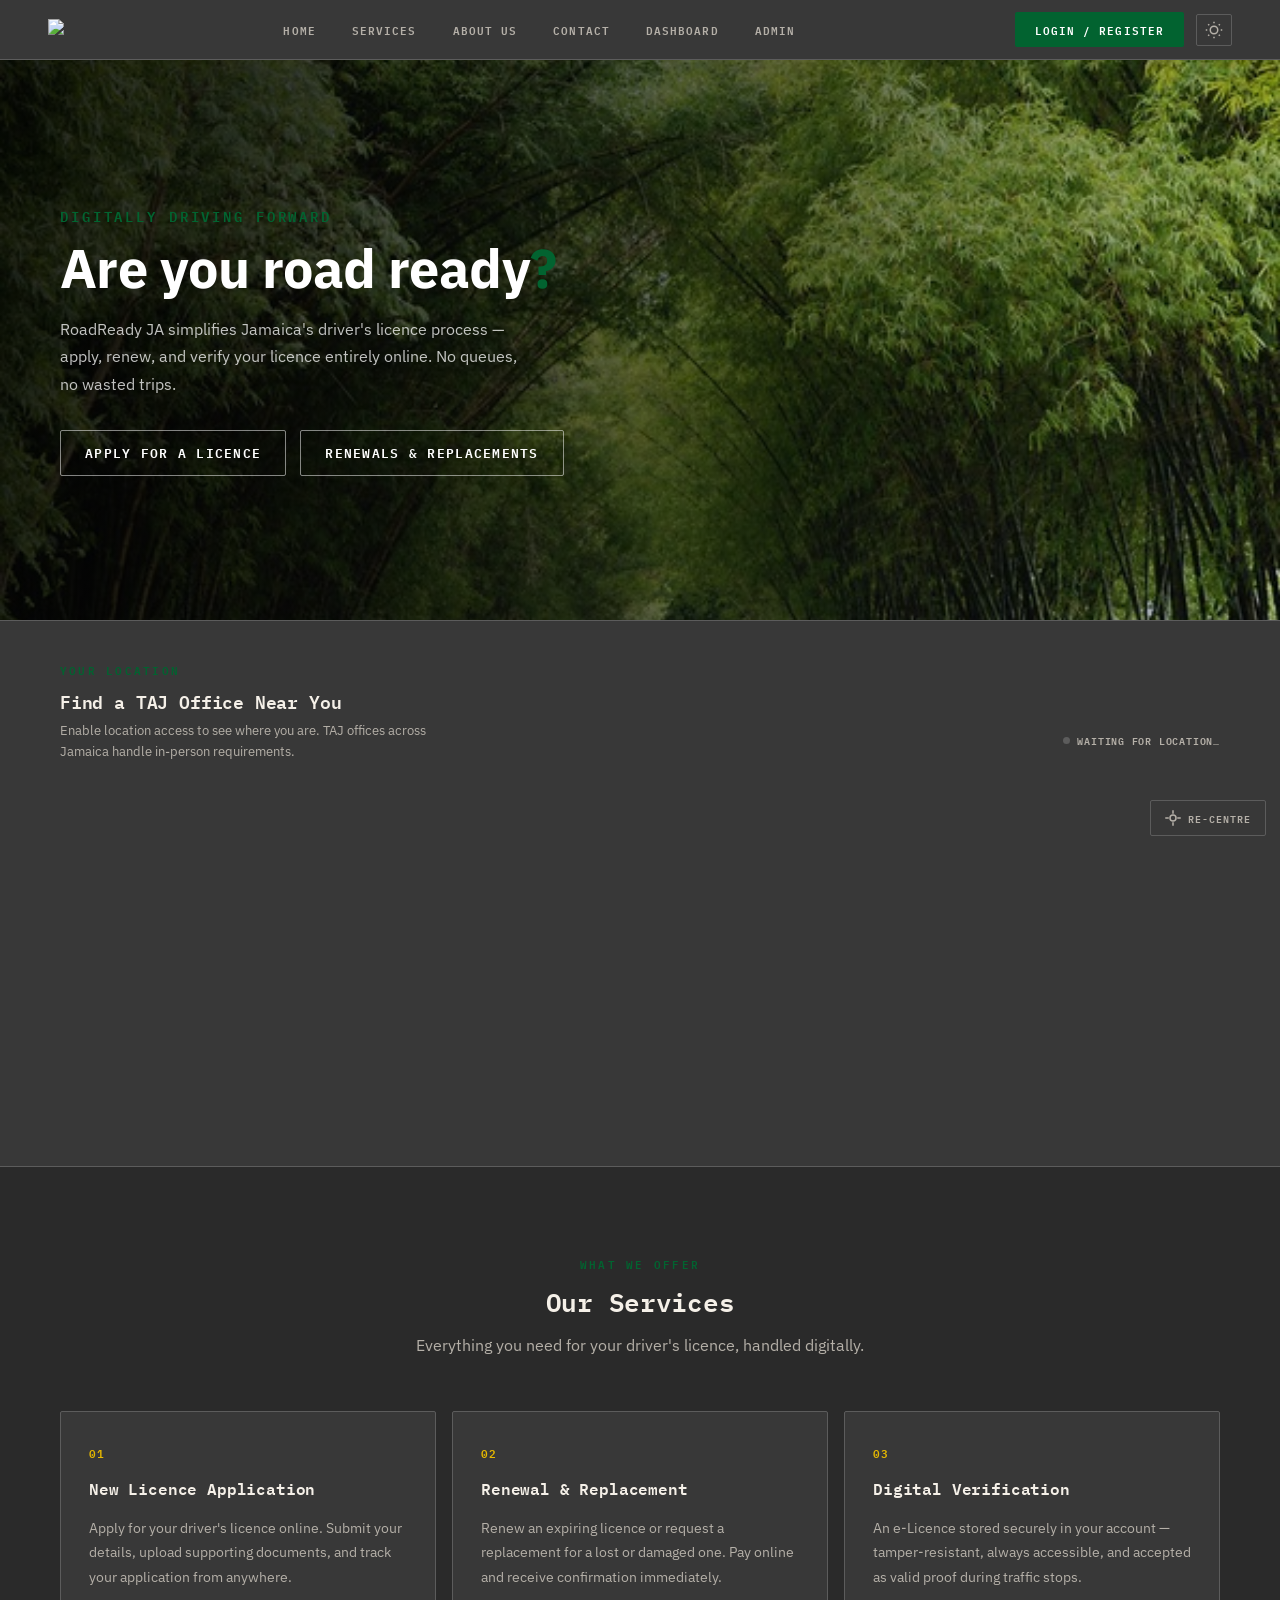
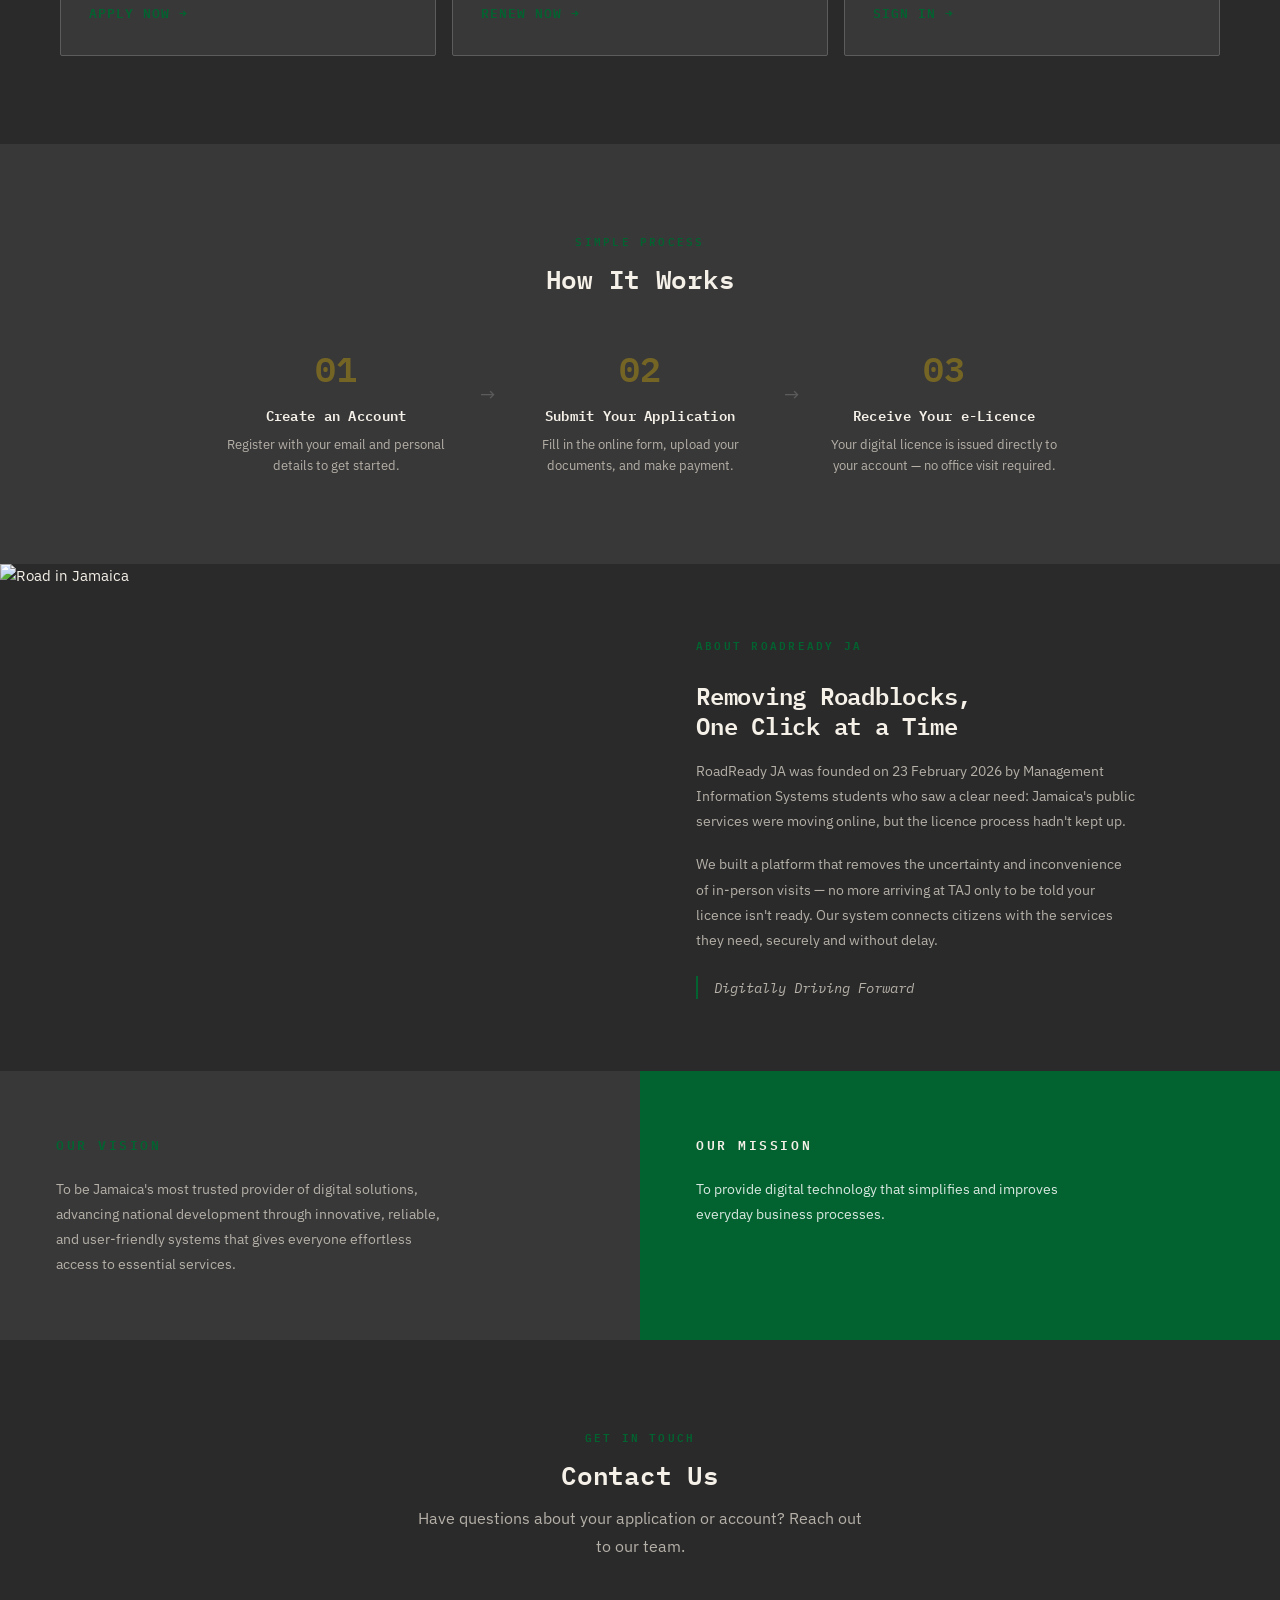
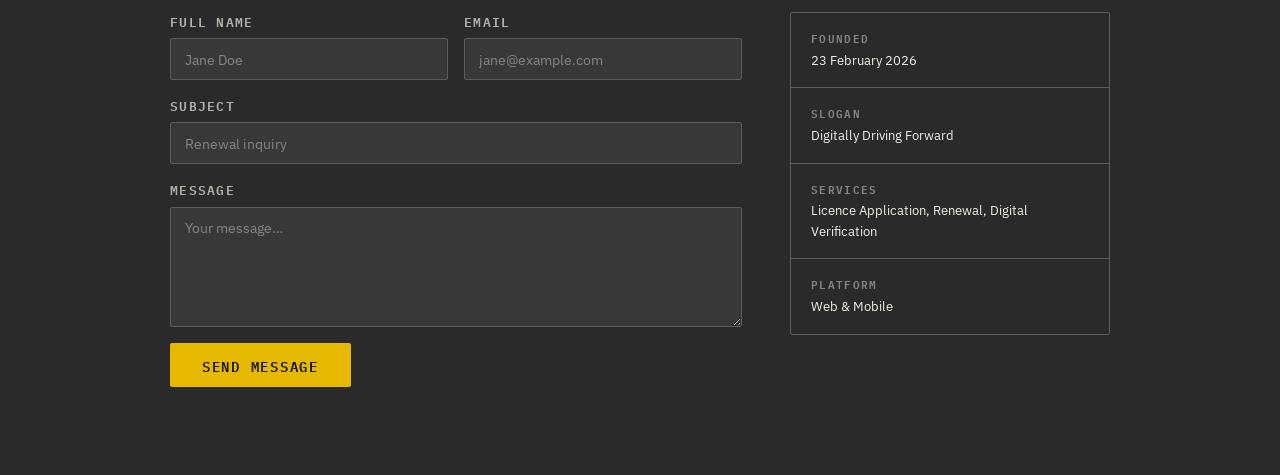
==== index.html @ ecf53979 "Init: Added footer js component" ====
<!doctype html>
<html lang="en">

<head>
  <meta charset="UTF-8" />
  <meta name="viewport" content="width=device-width, initial-scale=1.0" />
  <title>Road Ready JA — Digitally Driving Forward</title>

  <!-- Critical CSS first — variables must come before style.css -->
  <link rel="stylesheet" href="/public/css/variables.css" />
  <link rel="stylesheet" href="/public/css/style.css" />
  <link rel="stylesheet" href="/public/css/taj-sidebar.css" />

  <!-- Leaflet CSS deferred: only needed when map is visible.
       Using print media trick — browser fetches it low-priority,
       then onload switches it to all so it applies before the map renders. -->
  <link rel="stylesheet"
        href="https://unpkg.com/leaflet@1.9.4/dist/leaflet.css"
        media="print"
        onload="this.media='all'" />
  <noscript>
    <link rel="stylesheet" href="https://unpkg.com/leaflet@1.9.4/dist/leaflet.css" />
  </noscript>

  <link rel="icon" type="image/png" href="/public/images/favicon-32x32.png">

  <!-- Preload hero background so it doesn't block LCP -->
  <link rel="preload" as="image" href="/public/images/back1.jpg" />
</head>

<body>
  <!-- ===== NAVBAR ===== -->
  <default-navbar></default-navbar>

  <!-- ===== HERO ===== -->
  <section class="welcome" id="home">
    <div class="welcome-content">
      <p class="hero-eyebrow">Digitally Driving Forward</p>
      <h1>Are you road ready<span>?</span></h1>
      <p class="hero-sub">
        RoadReady JA simplifies Jamaica's driver's licence process — apply,
        renew, and verify your licence entirely online. No queues, no wasted
        trips.
      </p>
      <div class="welcome-buttons">
        <button class="btn-outline" onclick="window.location.href='/pages/application.html'">
          Apply for a Licence
        </button>
        <button class="btn-outline" onclick="window.location.href='/pages/application.html?type=renew'">
          Renewals &amp; Replacements
        </button>
      </div>
    </div>
  </section>

  <!-- ===== LOCATION MAP ===== -->
  <section class="map-section" id="map-section">
    <div class="map-section__header">
      <div class="map-section__text">
        <span class="section-eyebrow">Your Location</span>
        <h2>Find a TAJ Office Near You</h2>
        <p>
          Enable location access to see where you are. TAJ offices across
          Jamaica handle in-person requirements.
        </p>
      </div>
      <div class="map-section__status">
        <div class="map-status" id="map-status">
          <span class="map-status__dot" id="status-dot"></span>
          <span class="map-status__text" id="status-text">Waiting for location…</span>
        </div>
        <div class="map-coords" id="map-coords"></div>
      </div>
    </div>
    <div class="map-wrap">
      <div id="map"></div>
      <button class="map-locate-btn" id="locate-btn" title="Re-centre on my location">
        <svg width="16" height="16" viewBox="0 0 16 16" fill="none">
          <circle cx="8" cy="8" r="3" stroke="currentColor" stroke-width="1.5" />
          <path d="M8 1v2M8 13v2M1 8h2M13 8h2" stroke="currentColor" stroke-width="1.5" stroke-linecap="square" />
        </svg>
        Re-centre
      </button>
    </div>
  </section>

  <!-- ===== SERVICES ===== -->
  <section class="services" id="services">
    <div class="section-head">
      <span class="section-eyebrow">What we offer</span>
      <h2>Our Services</h2>
      <p>Everything you need for your driver's licence, handled digitally.</p>
    </div>

    <div class="service-cards">
      <div class="service-card">
        <div class="service-card__num">01</div>
        <h3>New Licence Application</h3>
        <p>
          Apply for your driver's licence online. Submit your details, upload
          supporting documents, and track your application from anywhere.
        </p>
        <a class="service-card__link" href="/pages/application.html">Apply now →</a>
      </div>

      <div class="service-card">
        <div class="service-card__num">02</div>
        <h3>Renewal &amp; Replacement</h3>
        <p>
          Renew an expiring licence or request a replacement for a lost or
          damaged one. Pay online and receive confirmation immediately.
        </p>
        <a class="service-card__link" href="/pages/application.html?type=renew">Renew now →</a>
      </div>

      <div class="service-card">
        <div class="service-card__num">03</div>
        <h3>Digital Verification</h3>
        <p>
          An e-Licence stored securely in your account — tamper-resistant,
          always accessible, and accepted as valid proof during traffic stops.
        </p>
        <a class="service-card__link" href="/pages/auth.html">Sign in →</a>
      </div>
    </div>
  </section>

  <!-- ===== HOW IT WORKS ===== -->
  <section class="how-it-works" id="how">
    <div class="section-head section-head--light">
      <span class="section-eyebrow">Simple process</span>
      <h2>How It Works</h2>
    </div>

    <div class="steps">
      <div class="step">
        <div class="step-num">01</div>
        <h4>Create an Account</h4>
        <p>Register with your email and personal details to get started.</p>
      </div>
      <div class="step-arrow">→</div>
      <div class="step">
        <div class="step-num">02</div>
        <h4>Submit Your Application</h4>
        <p>Fill in the online form, upload your documents, and make payment.</p>
      </div>
      <div class="step-arrow">→</div>
      <div class="step">
        <div class="step-num">03</div>
        <h4>Receive Your e-Licence</h4>
        <p>
          Your digital licence is issued directly to your account — no office
          visit required.
        </p>
      </div>
    </div>
  </section>

  <!-- ===== ABOUT ===== -->
  <section class="about" id="about">
    <div class="about__image-col">
      <img
        class="about__image"
        src="/public/images/back3.jpg"
        alt="Road in Jamaica"
        loading="lazy"
        decoding="async"
      />
    </div>
    <div class="about__text-col">
      <span class="section-eyebrow">About RoadReady JA</span>
      <h2>Removing Roadblocks,<br />One Click at a Time</h2>
      <p>
        RoadReady JA was founded on 23 February 2026 by Management Information
        Systems students who saw a clear need: Jamaica's public services were
        moving online, but the licence process hadn't kept up.
      </p>
      <p>
        We built a platform that removes the uncertainty and inconvenience of
        in-person visits — no more arriving at TAJ only to be told your
        licence isn't ready. Our system connects citizens with the services
        they need, securely and without delay.
      </p>
      <blockquote class="about__mission">
        Digitally Driving Forward
      </blockquote>
    </div>
  </section>

  <!-- ===== VISION / MISSION SPLIT ===== -->
  <section class="vm-split">
    <div class="vm-card vm-card--dark">
      <span class="vm-card__label">Our Vision</span>
      <p>
        To be Jamaica's most trusted provider of digital solutions, advancing
        national development through innovative, reliable, and user-friendly
        systems that gives everyone effortless access to essential services.
      </p>
    </div>
    <div class="vm-card vm-card--accent">
      <span class="vm-card__label">Our Mission</span>
      <p>
        To provide digital technology that simplifies and improves everyday
        business processes.
      </p>
    </div>
  </section>

  <!-- ===== CONTACT ===== -->
  <section class="contact" id="contact">
    <div class="section-head">
      <span class="section-eyebrow">Get in touch</span>
      <h2>Contact Us</h2>
      <p>Have questions about your application or account? Reach out to our team.</p>
    </div>

    <div class="contact-layout">
      <form class="contact-form" id="contact-form">
        <div class="cf-row">
          <div class="cf-group">
            <label class="cf-label" for="cf-name">Full Name</label>
            <input class="cf-input" id="cf-name" type="text" placeholder="Jane Doe" />
          </div>
          <div class="cf-group">
            <label class="cf-label" for="cf-email">Email</label>
            <input class="cf-input" id="cf-email" type="email" placeholder="jane@example.com" />
          </div>
        </div>
        <div class="cf-group">
          <label class="cf-label" for="cf-subject">Subject</label>
          <input class="cf-input" id="cf-subject" type="text" placeholder="Renewal inquiry" />
        </div>
        <div class="cf-group">
          <label class="cf-label" for="cf-message">Message</label>
          <textarea class="cf-input cf-textarea" id="cf-message" placeholder="Your message…"></textarea>
        </div>
        <button class="cf-submit" type="submit">Send Message</button>
      </form>

      <div class="contact-info">
        <div class="ci-item">
          <span class="ci-label">Founded</span>
          <span class="ci-value">23 February 2026</span>
        </div>
        <div class="ci-item">
          <span class="ci-label">Slogan</span>
          <span class="ci-value">Digitally Driving Forward</span>
        </div>
        <div class="ci-item">
          <span class="ci-label">Services</span>
          <span class="ci-value">Licence Application, Renewal, Digital Verification</span>
        </div>
        <div class="ci-item">
          <span class="ci-label">Platform</span>
          <span class="ci-value">Web &amp; Mobile</span>
        </div>
      </div>
    </div>
  </section>

    <!-- ===== NAVBAR ===== -->
  <default-footer></default-footer>

  <script src="/public/js/script.js" defer></script>
  <script src="/public/js/map.js" defer></script>
  <script src="/public/js/theme.js" defer></script>
  <script src="/public/components/defaultNavbar.js" defer></script>
  <script src="/public/components/defaultFooter.js" defer></script>
</body>

</html>
---- public/css/variables.css ----
@import url("https://fonts.googleapis.com/css2?family=IBM+Plex+Mono:wght@400;500;600&family=IBM+Plex+Sans:wght@300;400;500;600;700&display=swap");

/* ── Dark mode (default) ─────────────────────────────────── */
:root {
  /* Backgrounds */
  --bg:        #2a2a2a;
  --surface:   #383838;
  --surface-2: #4a4a4a;
  --border:    #5c5c5c;

  /* Accent — Yellow */
  --accent:     #e6b800;
  --accent-dim: #c49b00;

  /* Green — used for left panel background */
  --green:      #026330;
  --green-dim:  #014421;

  /* Text */
  --text:        #f5f0e8;
  --text-muted:  #b5b0a8;
  --text-subtle: #8a8580;

  /* Semantic */
  --error:   #e05555;
  --success: #4caf87;

  /* Typography */
  --font-ui:   "IBM Plex Sans", sans-serif;
  --font-mono: "IBM Plex Mono", monospace;

  /* Motion */
  --tr:         0.22s cubic-bezier(0.4, 0, 0.2, 1);
  --transition: 0.22s cubic-bezier(0.4, 0, 0.2, 1);

  /* Layout tokens */
  --topbar-h:  52px;
  --sidebar-w: 220px;
  --panel-w:   300px;
  --slide-dur:  0.5s;
  --slide-ease: cubic-bezier(0.77, 0, 0.18, 1);
}

/* ── Light mode ──────────────────────────────────────────── */
[data-theme="light"] {
  --bg:        #eae8e0;
  --surface:   #f5f4f0;
  --surface-2: #e5e3db;
  --border:    #c5c3bb;

  /* In light mode the panel uses yellow, accent becomes green */
  --green:      #e6b800;
  --green-dim:  #c49a00;

  --accent:     #025a2b;
  --accent-dim: #013d1d;

  --text:        #2a2825;
  --text-muted:  #6a6865;
  --text-subtle: #969490;

  --error:   #b53d3d;
  --success: #368a66;
}
---- public/css/style.css ----
@import url("variables.css");

/* ── Reset ───────────────────────────────────────────────── */
*,
*::before,
*::after {
  box-sizing: border-box;
  margin: 0;
  padding: 0;
}

html {
  scroll-behavior: smooth;
}

body {
  background: var(--bg);
  color: var(--text);
  font-family: var(--font-ui);
  font-size: 15px;
  line-height: 1.6;
}

a {
  text-decoration: none;
  color: inherit;
}

/* ══════════════════════════════════════════════════════════
NAVBAR
══════════════════════════════════════════════════════════ */
.navbar {
  display: flex;
  align-items: center;
  justify-content: space-between;
  height: 60px;
  padding: 0 48px;
  background: var(--surface);
  border-bottom: 1px solid var(--border);
  position: sticky;
  top: 0;
  z-index: 200;
}

.nav-left {
  font-family: var(--font-mono);
  font-size: 0.78rem;
  font-weight: 600;
  letter-spacing: 0.2em;
  text-transform: uppercase;
  color: var(--text);
}

.nav-left span {
  color: var(--accent);
}

.nav-center {
  display: flex;
  list-style: none;
  gap: 8px;
}

.nav-center a {
  font-family: var(--font-mono);
  font-size: 0.68rem;
  font-weight: 600;
  letter-spacing: 0.1em;
  text-transform: uppercase;
  color: var(--text-muted);
  padding: 6px 14px;
  border-radius: 2px;
  transition:
    color var(--tr),
    background var(--tr);
}

.nav-center a:hover {
  color: var(--text);
  background: var(--surface-2);
}

.nav-right {
  display: flex;
  align-items: center;
}

.login {
  padding: 8px 20px;
  background: var(--green); /* CHANGED: Yellow -> Green */
  color: #fff; /* CHANGED: Black text -> White */
  border: none;
  border-radius: 2px;
  font-family: var(--font-mono);
  font-size: 0.68rem;
  font-weight: 600;
  letter-spacing: 0.1em;
  text-transform: uppercase;
  cursor: pointer;
  transition:
    background var(--tr),
    transform 0.1s;
}

.login:hover {
  background: var(--green-dim);
}

.login:active {
  transform: translateY(1px);
}

.theme-toggle {
  background: none;
  border: 1px solid var(--border);
  border-radius: 2px;
  color: var(--text-muted);
  padding: 6px 8px;
  cursor: pointer;
  display: flex;
  align-items: center;
  justify-content: center;
  transition: border-color 0.22s, color 0.22s;
  margin-left: 12px;
}

.theme-toggle:hover {
  border-color: var(--accent);
  color: var(--accent);
}

/* ══════════════════════════════════════════════════════════
HERO
══════════════════════════════════════════════════════════ */
.welcome {
  min-height: 560px;
  display: flex;
  align-items: center;
  padding: 80px 60px;
  background: url("../images/back1.jpg") center / cover no-repeat;
  position: relative;
}

/* Dark overlay */
.welcome::before {
  content: "";
  position: absolute;
  inset: 0;
  background: linear-gradient(100deg,
    rgba(2, 2, 2, 0.85) 0%,
    rgba(2, 2, 2, 0.55) 60%,
    rgba(2, 2, 2, 0.2) 100%);
}

.welcome-content {
  position: relative;
  z-index: 1;
  max-width: 580px;
}

.hero-eyebrow {
  font-family: var(--font-mono);
  font-size: 0.9rem;
  font-weight: 600;
  letter-spacing: 0.2em;
  text-transform: uppercase;
  color: var(--green);
  margin-bottom: 12px;
  display: block;
}

.welcome-content h1 {
  font-size: 3.4rem;
  font-weight: 700;
  line-height: 1.05;
  color: #fff;
  letter-spacing: -0.01em;
  margin-bottom: 20px;
}

.welcome-content h1 span {
  color: var(--green);
}

.hero-sub {
  font-size: 1rem;
  color: rgba(255, 255, 255, 0.75);
  line-height: 1.7;
  margin-bottom: 32px;
  max-width: 460px;
}

.welcome-buttons {
  display: flex;
  gap: 14px;
  flex-wrap: wrap;
}

.btn-outline {
  padding: 11px 24px;
  border: 1px solid rgba(255, 255, 255, 0.5);
  background: transparent;
  color: #fff;
  border-radius: 2px;
  cursor: pointer;
  font-family: var(--font-mono);
  font-size: 0.8rem;
  font-weight: 600;
  letter-spacing: 0.1em;
  text-transform: uppercase;
  transition:
    background var(--tr),
    border-color var(--tr),
    color var(--tr);
}

.btn-outline:hover {
  background: var(--green);
  border-color: var(--green);
  color: #1a1a1a;
}

/* ══════════════════════════════════════════════════════════
SHARED SECTION HELPERS
══════════════════════════════════════════════════════════ */
.section-head {
  text-align: center;
  margin-bottom: 52px;
}

.section-eyebrow {
  display: block;
  font-family: var(--font-mono);
  font-size: 0.7rem;
  font-weight: 600;
  letter-spacing: 0.2em;
  text-transform: uppercase;
  color: var(--green);
  margin-bottom: 8px;
}

.section-head h2 {
  font-family: var(--font-mono);
  font-size: 1.6rem;
  font-weight: 600;
  color: var(--text);
  margin-bottom: 10px;
  letter-spacing: -0.01em;
}

.section-head p {
  font-size: 1rem;
  color: var(--text-muted);
  max-width: 460px;
  margin: 0 auto;
  line-height: 1.7;
}

/* ══════════════════════════════════════════════════════════
SERVICES
══════════════════════════════════════════════════════════ */
.services {
  padding: 88px 60px;
  background: var(--bg);
}

.service-cards {
  display: grid;
  grid-template-columns: repeat(3, 1fr);
  gap: 16px;
}

.service-card {
  background: var(--surface);
  border: 1px solid var(--border);
  border-radius: 2px;
  padding: 32px 28px;
  display: flex;
  flex-direction: column;
  gap: 14px;
  transition:
    border-color var(--tr),
    transform var(--tr);
}

.service-card:hover {
  border-color: var(--green);
  transform: translateY(-3px);
}

.service-card__num {
  font-family: var(--font-mono);
  font-size: 0.7rem;
  font-weight: 600;
  letter-spacing: 0.12em;
  color: var(--accent);
}

.service-card h3 {
  font-family: var(--font-mono);
  font-size: 1rem;
  font-weight: 600;
  color: var(--text);
  letter-spacing: -0.01em;
}

.service-card p {
  font-size: 0.9rem;
  color: var(--text-muted);
  line-height: 1.7;
  flex: 1;
}

.service-card__link {
  font-family: var(--font-mono);
  font-size: 0.8rem;
  font-weight: 600;
  letter-spacing: 0.08em;
  color: var(--green);
  text-transform: uppercase;
  transition: letter-spacing var(--tr);
  align-self: flex-start;
}

.service-card:hover .service-card__link {
  letter-spacing: 0.14em;
}

/* ══════════════════════════════════════════════════════════
HOW IT WORKS
══════════════════════════════════════════════════════════ */
.how-it-works {
  padding: 88px 60px;
  background: var(--surface);
}

.section-head--light h2 {
  color: var(--text);
}

.steps {
  display: flex;
  align-items: flex-start;
  justify-content: center;
  gap: 24px;
  max-width: 860px;
  margin: 0 auto;
}

.step {
  flex: 1;
  text-align: center;
  max-width: 240px;
}

.step-num {
  font-family: var(--font-mono);
  font-size: 2.2rem;
  font-weight: 600;
  color: var(--accent);
  opacity: 0.35;
  line-height: 1;
  margin-bottom: 16px;
}

.step h4 {
  font-family: var(--font-mono);
  font-size: 0.9rem;
  font-weight: 600;
  color: var(--text);
  margin-bottom: 8px;
  letter-spacing: 0.02em;
}

.step p {
  font-size: 0.8rem;
  color: var(--text-muted);
  line-height: 1.65;
}

.step-arrow {
  font-size: 1.2rem;
  color: var(--border);
  padding-top: 28px;
  flex-shrink: 0;
}

/* ══════════════════════════════════════════════════════════
ABOUT
══════════════════════════════════════════════════════════ */
.about {
  display: grid;
  grid-template-columns: 1fr 1fr;
  min-height: 500px;
}

.about__image-col {
  overflow: hidden;
}

.about__image {
  width: 100%;
  height: 100%;
  min-height: 420px;
  transition: transform 0.6s ease;
}

.about:hover .about__image {
  transform: scale(1.02);
}

.about__text-col {
  padding: 72px 56px;
  background: var(--bg);
  display: flex;
  flex-direction: column;
  justify-content: center;
  gap: 18px;
}

.about__text-col h2 {
  font-family: var(--font-mono);
  font-size: 1.5rem;
  font-weight: 600;
  color: var(--text);
  letter-spacing: -0.01em;
  line-height: 1.25;
}

.about__text-col p {
  font-size: 0.9rem;
  color: var(--text-muted);
  line-height: 1.75;
  max-width: 440px;
}

.about__mission {
  border-left: 2px solid var(--green);
  padding-left: 16px;
  font-family: var(--font-mono);
  font-size: 0.9rem;
  color: var(--text-muted);
  font-style: italic;
  line-height: 1.6;
  margin-top: 6px;
}

/* ══════════════════════════════════════════════════════════
VISION / MISSION SPLIT
══════════════════════════════════════════════════════════ */
.vm-split {
  display: grid;
  grid-template-columns: 1fr 1fr;
}

.vm-card {
  padding: 64px 56px;
  display: flex;
  flex-direction: column;
  gap: 20px;
}

.vm-card--dark {
  background: var(--surface);
}

.vm-card--accent {
  background: var(--green);
}

.vm-card__label {
  font-family: var(--font-mono);
  font-size: 0.8rem;
  font-weight: 600;
  letter-spacing: 0.2em;
  text-transform: uppercase;
}

.vm-card--dark .vm-card__label {
  color: var(--green);
}

.vm-card p {
  font-size: 0.9rem;
  line-height: 1.75;
  max-width: 400px;
}

.vm-card--dark p {
  color: var(--text-muted);
}

.vm-card--accent p {
  color: rgba(255, 255, 255, 0.85); /* CHANGED: White */
}

/* ══════════════════════════════════════════════════════════
CONTACT
══════════════════════════════════════════════════════════ */
.contact {
  padding: 88px 60px;
  background: var(--bg);
}

.contact-layout {
  display: grid;
  grid-template-columns: 1fr 320px;
  gap: 48px;
  max-width: 940px;
  margin: 0 auto;
}

.contact-form {
  display: flex;
  flex-direction: column;
  gap: 16px;
}

.cf-row {
  display: grid;
  grid-template-columns: 1fr 1fr;
  gap: 16px;
}

.cf-group {
  display: flex;
  flex-direction: column;
  gap: 6px;
}

.cf-label {
  font-family: var(--font-mono);
  font-size: 0.8rem;
  font-weight: 600;
  letter-spacing: 0.1em;
  text-transform: uppercase;
  color: var(--text-muted);
}

.cf-input {
  width: 100%;
  padding: 0.65rem 0.85rem;
  background: var(--surface);
  border: 1px solid var(--border);
  border-radius: 2px;
  color: var(--text);
  font-family: var(--font-ui);
  font-size: 0.9rem;
  outline: none;
  transition:
    border-color var(--tr),
    background var(--tr);
}

.cf-input:focus {
  border-color: var(--accent);
  background: var(--surface-2);
}

.cf-input::placeholder {
  color: var(--text-subtle);
}

.cf-textarea {
  resize: vertical;
  min-height: 120px;
}

.cf-submit {
  align-self: flex-start;
  padding: 0.68rem 2rem;
  background: var(--accent);
  color: #1a1a1a;
  border: none;
  border-radius: 2px;
  font-family: var(--font-mono);
  font-size: 0.9rem;
  font-weight: 600;
  letter-spacing: 0.12em;
  text-transform: uppercase;
  cursor: pointer;
  transition:
    background var(--tr),
    transform 0.1s;
}

.cf-submit:hover {
  background: var(--accent-dim);
}

.cf-submit:active {
  transform: translateY(1px);
}

/* Info panel */
.contact-info {
  display: flex;
  flex-direction: column;
  gap: 0;
  border: 1px solid var(--border);
  border-radius: 2px;
  overflow: hidden;
  align-self: start;
}

.ci-item {
  padding: 16px 20px;
  border-bottom: 1px solid var(--border);
  display: flex;
  flex-direction: column;
  gap: 4px;
}

.ci-item:last-child {
  border-bottom: none;
}

.ci-label {
  font-family: var(--font-mono);
  font-size: 0.7rem;
  font-weight: 600;
  letter-spacing: 0.12em;
  text-transform: uppercase;
  color: var(--text-subtle);
}

.ci-value {
  font-size: 0.8rem;
  color: var(--text);
}

/* ══════════════════════════════════════════════════════════
FOOTER
══════════════════════════════════════════════════════════ */
.footer {
  background: var(--surface);
  border-top: 1px solid var(--border);
  padding: 40px 60px;
}

.footer__inner {
  display: flex;
  align-items: center;
  justify-content: space-between;
  flex-wrap: wrap;
  gap: 24px;
}

.footer__brand {
  font-family: var(--font-mono);
  font-size: 0.8rem;
  font-weight: 600;
  letter-spacing: 0.2em;
  text-transform: uppercase;
  color: var(--text);
}

.footer__brand span {
  color: var(--accent);
}

.footer__brand p {
  font-size: 0.8rem;
  color: var(--text-subtle);
  letter-spacing: 0.12em;
  margin-top: 4px;
  font-weight: 400;
}

.footer__links {
  display: flex;
  gap: 24px;
  flex-wrap: wrap;
}

.footer__links a {
  font-family: var(--font-mono);
  font-size: 0.7rem;
  letter-spacing: 0.08em;
  text-transform: uppercase;
  color: var(--text-muted);
  transition: color var(--tr);
}

.footer__links a:hover {
  color: var(--accent);
}

.footer__copy {
  font-family: var(--font-mono);
  font-size: 0.7rem;
  color: var(--text-subtle);
  letter-spacing: 0.06em;
}

/* ══════════════════════════════════════════════════════════
RESPONSIVE
══════════════════════════════════════════════════════════ */
@media (max-width: 900px) {
  .service-cards {
    grid-template-columns: 1fr;
  }
  .about {
    grid-template-columns: 1fr;
  }
  .about__image {
    min-height: 260px;
  }
  .vm-split {
    grid-template-columns: 1fr;
  }
  .contact-layout {
    grid-template-columns: 1fr;
  }
  .cf-row {
    grid-template-columns: 1fr;
  }
  .steps {
    flex-direction: column;
    align-items: center;
  }
  .step-arrow {
    transform: rotate(90deg);
    padding: 0;
  }
  .navbar {
    padding: 0 24px;
  }
  .nav-center {
    display: none;
  }
  .welcome {
    padding: 60px 28px;
  }
  .services,
  .how-it-works,
  .about__text-col,
  .vm-card,
  .contact {
    padding: 56px 28px;
  }
  .footer {
    padding: 32px 28px;
  }
  .footer__inner {
    flex-direction: column;
    align-items: flex-start;
  }
}

/* ══════════════════════════════════════════════════════════
MAP SECTION
══════════════════════════════════════════════════════════ */
.map-section {
  background: var(--surface);
  border-top: 1px solid var(--border);
  border-bottom: 1px solid var(--border);
}

.map-section__header {
  display: flex;
  align-items: flex-end;
  justify-content: space-between;
  padding: 40px 60px 24px;
  flex-wrap: wrap;
  gap: 16px;
}

.map-section__text h2 {
  font-family: var(--font-mono);
  font-size: 1.1rem;
  font-weight: 600;
  color: var(--text);
  margin: 6px 0 6px;
  letter-spacing: -0.01em;
}

.map-section__text p {
  font-size: 0.8rem;
  color: var(--text-muted);
  max-width: 380px;
  line-height: 1.6;
}

.map-section__status {
  display: flex;
  flex-direction: column;
  align-items: flex-end;
  gap: 6px;
}

.map-status {
  display: flex;
  align-items: center;
  gap: 7px;
  font-family: var(--font-mono);
  font-size: 0.62rem;
  font-weight: 600;
  letter-spacing: 0.08em;
  text-transform: uppercase;
  color: var(--text-muted);
}

.map-status__dot {
  width: 7px;
  height: 7px;
  border-radius: 50%;
  background: var(--border);
  flex-shrink: 0;
}

.map-status__dot--loading {
  background: var(--accent);
  animation: pulse 1.2s infinite;
}

.map-status__dot--ok {
  background: var(--green);
}

.map-status__dot--error {
  background: #e05555;
}

@keyframes pulse {
  0%,
  100% {
    opacity: 1;
  }
  50% {
    opacity: 0.3;
  }
}

.map-coords {
  font-family: var(--font-mono);
  font-size: 0.58rem;
  color: var(--text-subtle);
  letter-spacing: 0.06em;
  min-height: 0.8em;
}

.map-wrap {
  position: relative;
  height: 380px;
}

#map {
  width: 100%;
  height: 100%;
}

.leaflet-popup-content-wrapper {
  background: var(--surface) !important;
  border: 1px solid var(--border) !important;
  border-radius: 2px !important;
  box-shadow: 0 4px 16px rgba(0, 0, 0, 0.5) !important;
  color: var(--text) !important;
}

.leaflet-popup-tip {
  background: var(--surface) !important;
}

.leaflet-popup-close-button {
  color: var(--text-muted) !important;
}

.leaflet-control-zoom a {
  background: var(--surface) !important;
  color: var(--text) !important;
  border-color: var(--border) !important;
}

.leaflet-control-zoom a:hover {
  background: var(--surface-2) !important;
  color: var(--accent) !important;
}

.map-locate-btn {
  position: absolute;
  top: 14px;
  right: 14px;
  z-index: 1000;
  display: flex;
  align-items: center;
  gap: 7px;
  padding: 8px 14px;
  background: var(--surface);
  border: 1px solid var(--border);
  border-radius: 2px;
  font-family: var(--font-mono);
  font-size: 0.6rem;
  font-weight: 600;
  letter-spacing: 0.1em;
  text-transform: uppercase;
  color: var(--text-muted);
  cursor: pointer;
  transition:
    border-color var(--tr),
    color var(--tr),
    background var(--tr);
}

.map-locate-btn:hover {
  border-color: var(--accent);
  color: var(--accent);
  background: var(--surface-2);
}

@media (max-width: 900px) {
  .map-section__header {
    padding: 28px 24px 16px;
  }
  .map-section__status {
    align-items: flex-start;
  }
  .map-wrap {
    height: 280px;
  }
}

/* ══════════════════════════════════════════════════════════
RESPONSIVE — Mobile (≤ 480px)
══════════════════════════════════════════════════════════ */
@media (max-width: 480px) {
  .navbar {
    padding: 0 16px;
    height: 52px;
  }
  .nav-left {
    font-size: 0.65rem;
    letter-spacing: 0.12em;
  }
  .welcome {
    padding: 48px 20px 52px;
    min-height: 420px;
  }
  .welcome-content h1 {
    font-size: 2.2rem;
  }
  .hero-sub {
    font-size: 0.88rem;
    margin-bottom: 24px;
  }
  .welcome-buttons {
    flex-direction: column;
    gap: 10px;
  }
  .welcome-buttons .login,
  .welcome-buttons .btn-outline {
    width: 100%;
    text-align: center;
    display: block;
    padding: 13px 20px;
  }
  .services,
  .how-it-works,
  .contact {
    padding: 44px 20px;
  }
  .about__text-col {
    padding: 36px 20px;
  }
  .vm-card {
    padding: 36px 20px;
  }
  .section-head {
    margin-bottom: 36px;
  }
  .section-head h2 {
    font-size: 1.25rem;
  }
  .service-card {
    padding: 24px 20px;
  }
  .steps {
    gap: 16px;
  }
  .cf-submit {
    width: 100%;
    text-align: center;
  }
  .cf-input {
    font-size: 16px;
    padding: 0.75rem 0.85rem;
  }
  .ci-value {
    font-size: 0.78rem;
  }
  .map-section__header {
    flex-direction: column;
    align-items: flex-start;
    gap: 12px;
    padding: 20px 20px 12px;
  }
  .map-section__status {
    align-items: flex-start;
  }
  .map-wrap {
    height: 240px;
  }
  .footer {
    padding: 28px 20px;
  }
  .footer__links {
    gap: 16px;
  }
}

/* ── Location permission prompt ──────────────────────────── */
#loc-overlay {
  position: fixed;
  inset: 0;
  background: rgba(2, 2, 2, 0.65);
  z-index: 9000;
  display: flex;
  align-items: center;
  justify-content: center;
  animation: fadeIn 0.2s ease;
}

@keyframes fadeIn {
  from {
    opacity: 0;
  }
  to {
    opacity: 1;
  }
}

#loc-prompt {
  background: var(--surface);
  border: 1px solid var(--border);
  border-radius: 2px;
  padding: 36px 32px;
  max-width: 380px;
  width: calc(100% - 48px);
  display: flex;
  flex-direction: column;
  gap: 14px;
  animation: slideUp 0.25s ease;
}

@keyframes slideUp {
  from {
    transform: translateY(16px);
    opacity: 0;
  }
  to {
    transform: translateY(0);
    opacity: 1;
  }
}

.loc-prompt__icon {
  width: 40px;
  height: 40px;
  border: 1px solid var(--border);
  border-radius: 2px;
  display: flex;
  align-items: center;
  justify-content: center;
  color: var(--accent);
}

#loc-prompt h3 {
  font-family: var(--font-mono);
  font-size: 0.88rem;
  font-weight: 600;
  color: var(--text);
  letter-spacing: -0.01em;
}

#loc-prompt p {
  font-size: 0.8rem;
  color: var(--text-muted);
  line-height: 1.65;
}

.loc-prompt__actions {
  display: flex;
  gap: 10px;
  margin-top: 4px;
}

#loc-allow {
  flex: 1;
  padding: 0.62rem;
  background: var(--accent);
  color: #1a1a1a;
  border: none;
  border-radius: 2px;
  font-family: var(--font-mono);
  font-size: 0.65rem;
  font-weight: 600;
  letter-spacing: 0.1em;
  text-transform: uppercase;
  cursor: pointer;
  transition: background 0.2s;
}

#loc-allow:hover {
  background: var(--accent-dim);
}

#loc-deny {
  padding: 0.62rem 1.2rem;
  background: transparent;
  border: 1px solid var(--border);
  border-radius: 2px;
  font-family: var(--font-mono);
  font-size: 0.65rem;
  font-weight: 600;
  letter-spacing: 0.1em;
  text-transform: uppercase;
  color: var(--text-muted);
  cursor: pointer;
  transition:
    border-color 0.2s,
    color 0.2s;
}

#loc-deny:hover {
  border-color: var(--text-muted);
  color: var(--text);
}
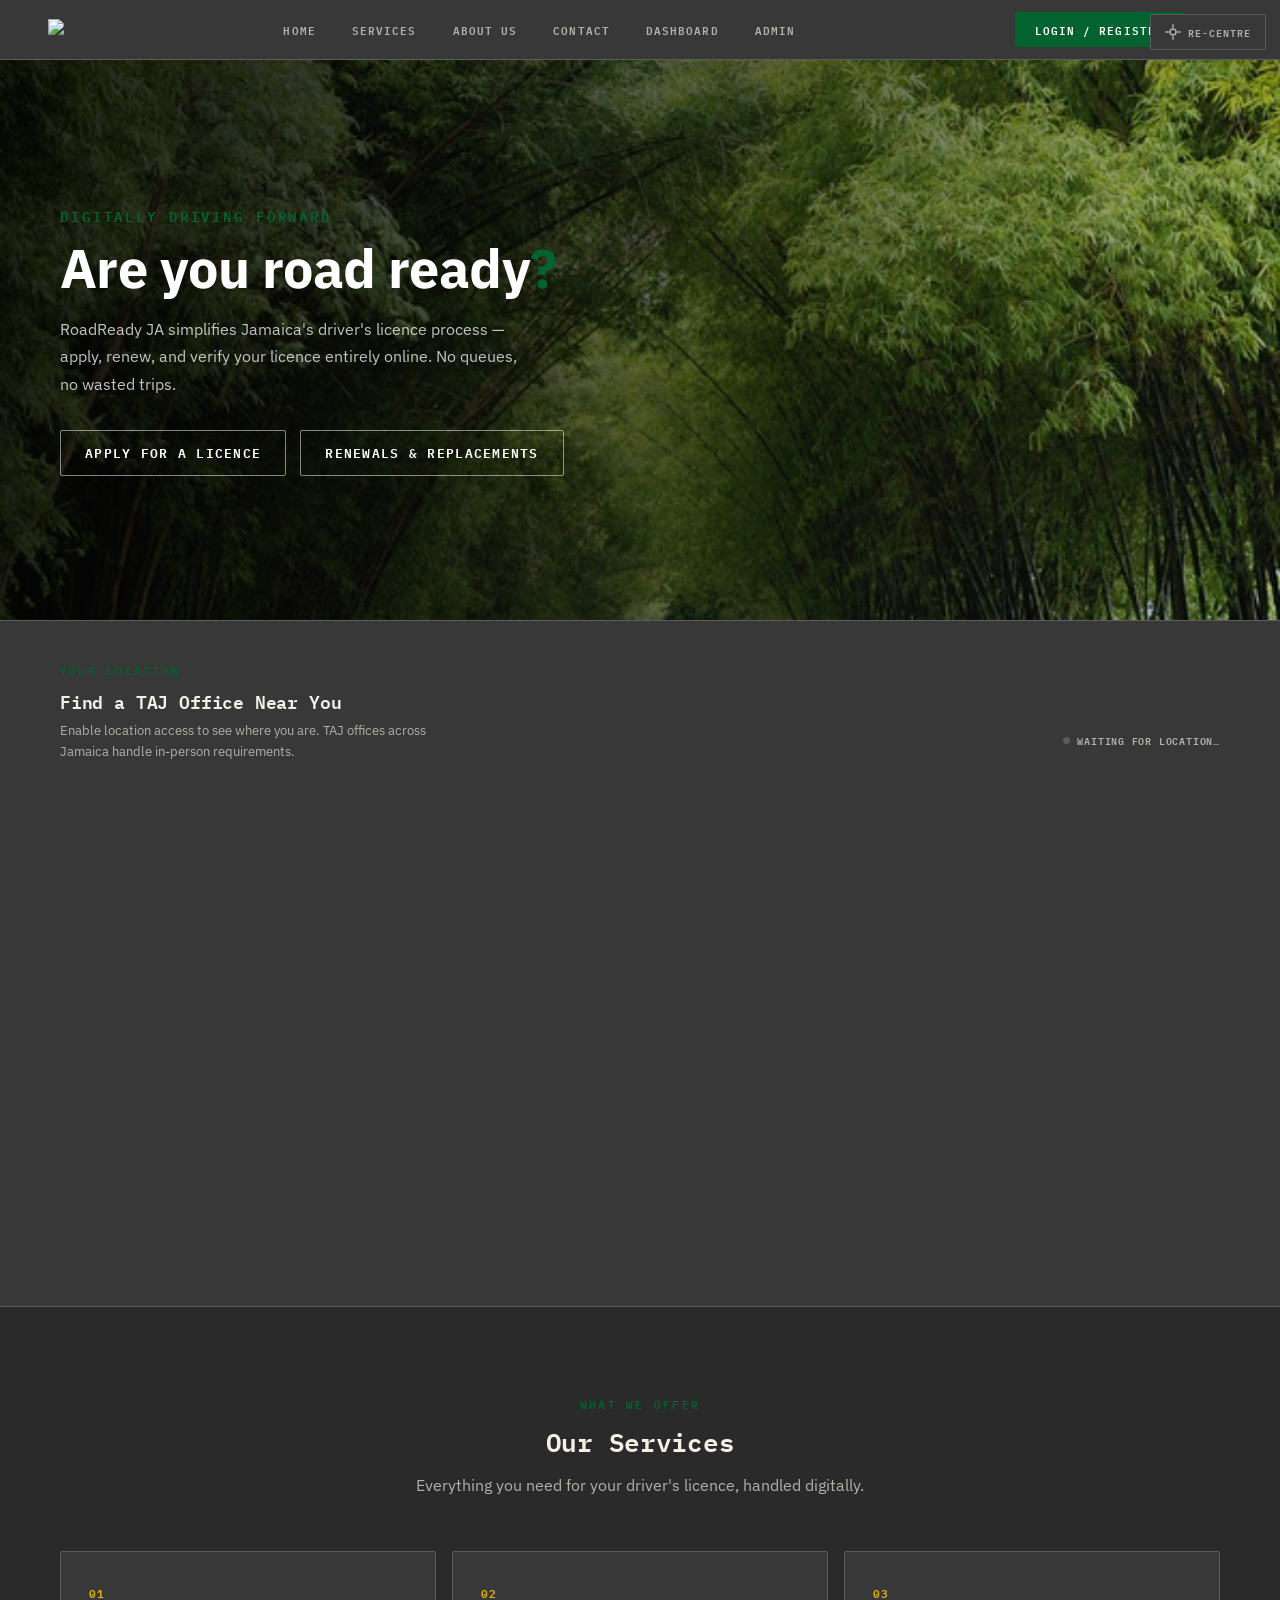
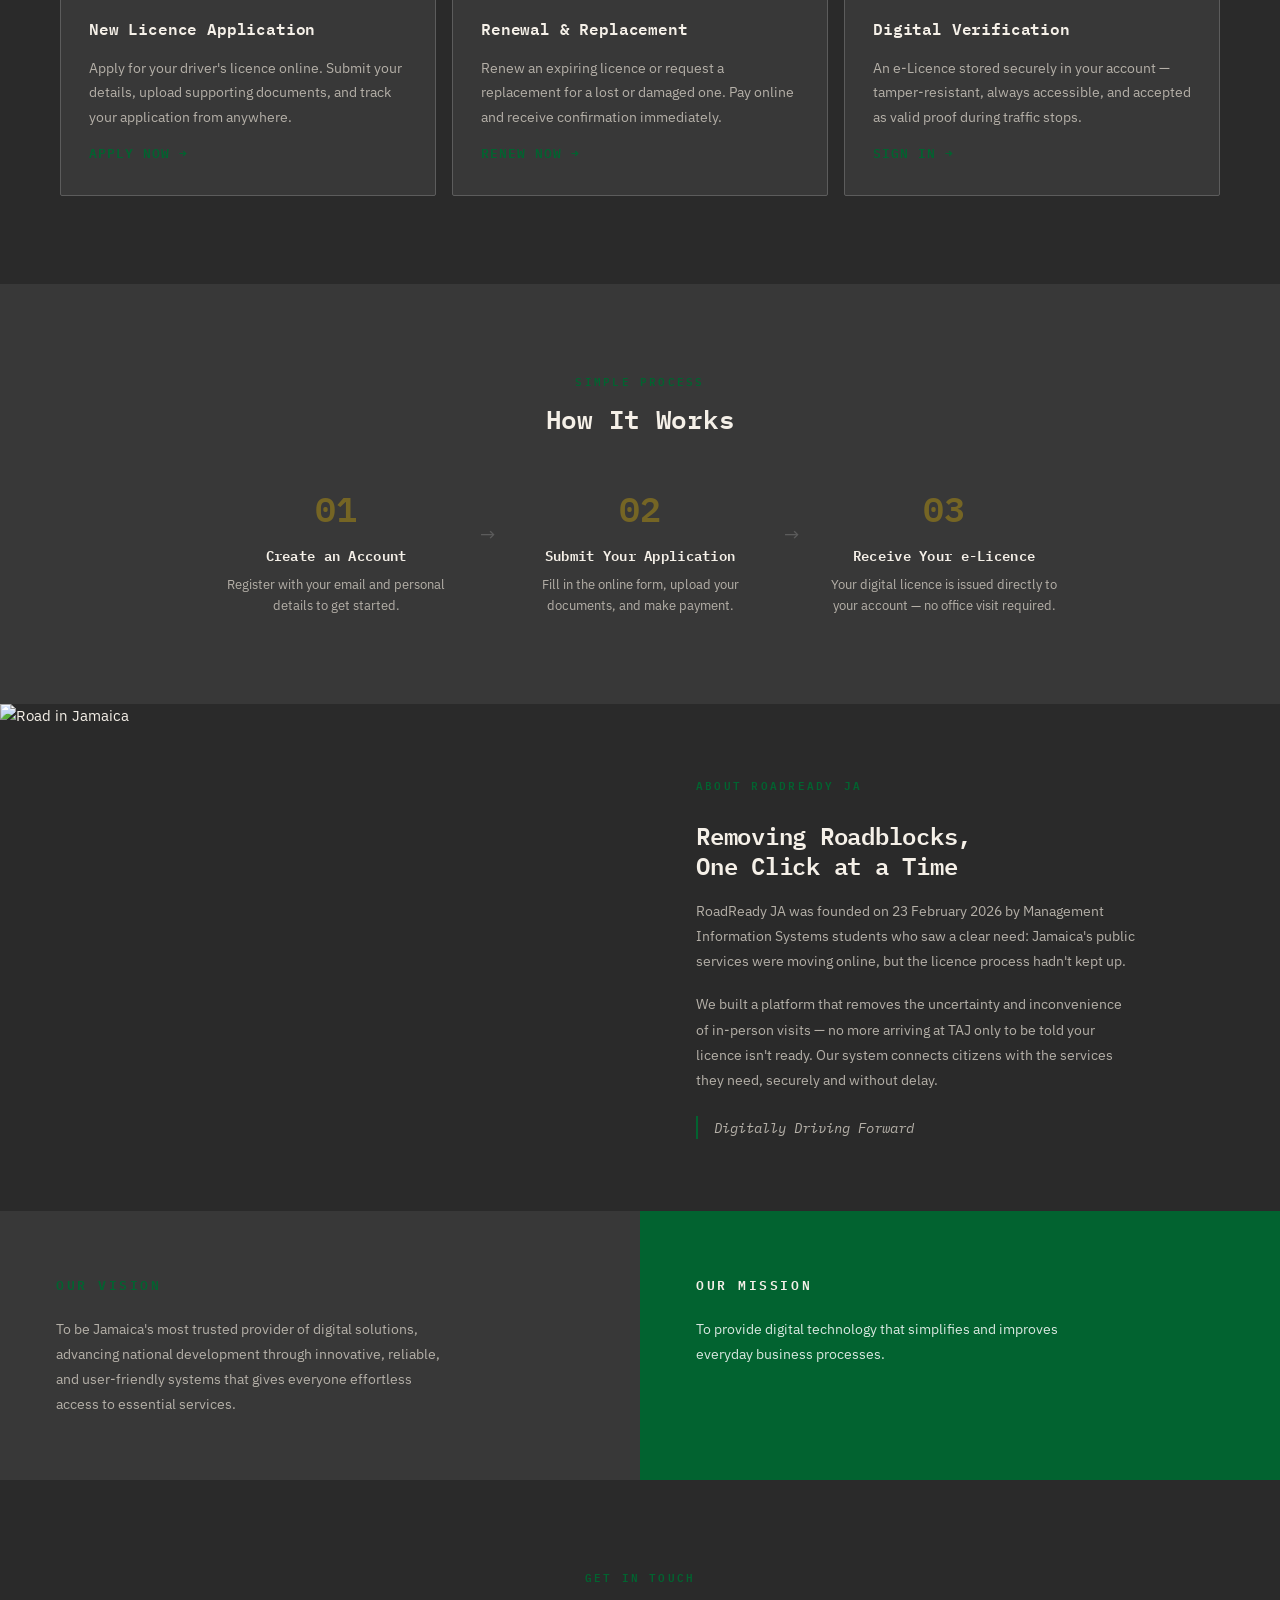
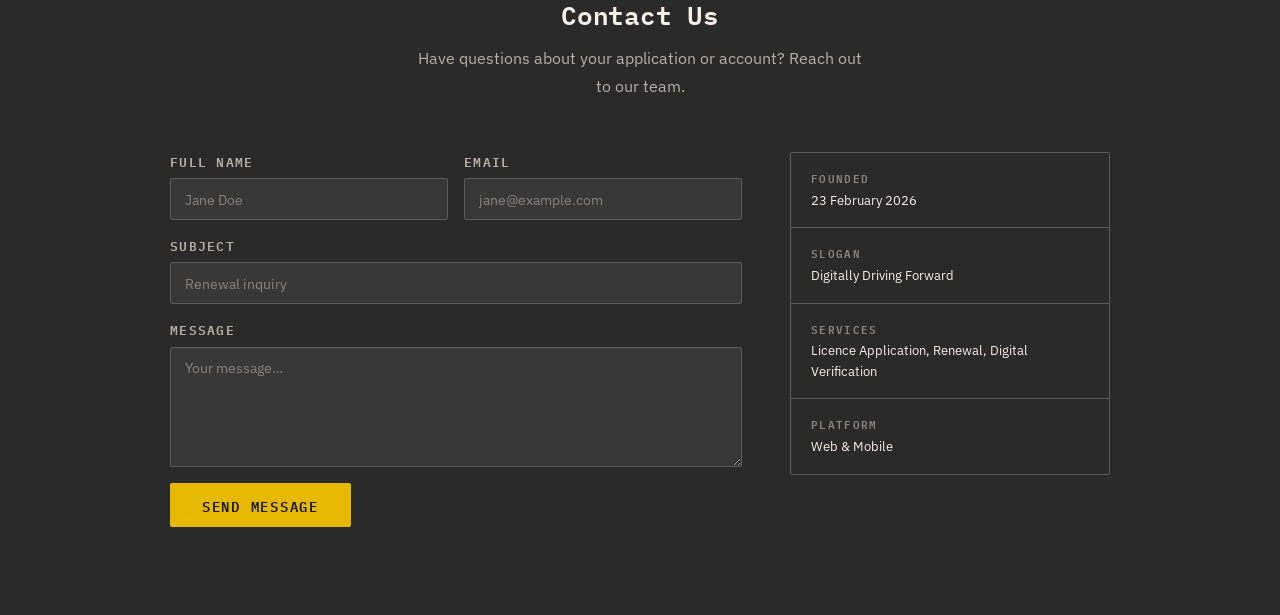
==== commit a903978e: "Fix: Misc updates to map, auth and home page" ====
--- a/index.html
+++ b/index.html
@@ -9,7 +9,7 @@
   <!-- Critical CSS first — variables must come before style.css -->
   <link rel="stylesheet" href="/public/css/variables.css" />
   <link rel="stylesheet" href="/public/css/style.css" />
-  <link rel="stylesheet" href="/public/css/taj-sidebar.css" />
+  <link rel="stylesheet" href="/public/css/mapsidebar.css" />
 
   <!-- Leaflet CSS deferred: only needed when map is visible.
        Using print media trick — browser fetches it low-priority,
--- a/public/css/variables.css
+++ b/public/css/variables.css
@@ -7,14 +7,16 @@
   --surface:   #383838;
   --surface-2: #4a4a4a;
   --border:    #5c5c5c;
+  --btn-text: #1a1a1a;
 
-  /* Accent — Yellow */
+  /* Accent*/
   --accent:     #e6b800;
   --accent-dim: #c49b00;
 
-  /* Green — used for left panel background */
+  /* Green*/
   --green:      #026330;
   --green-dim:  #014421;
+  --green-text: #ffffff;
 
   /* Text */
   --text:        #f5f0e8;
@@ -47,8 +49,8 @@
   --surface:   #f5f4f0;
   --surface-2: #e5e3db;
   --border:    #c5c3bb;
+  --btn-text: #1a1a1a;
 
-  /* In light mode the panel uses yellow, accent becomes green */
   --green:      #e6b800;
   --green-dim:  #c49a00;
 
--- a/public/css/style.css
+++ b/public/css/style.css
@@ -88,7 +88,7 @@
 .login {
   padding: 8px 20px;
   background: var(--green); /* CHANGED: Yellow -> Green */
-  color: #fff; /* CHANGED: Black text -> White */
+  color: var(--green-text); /* CHANGED: Black text -> White */
   border: none;
   border-radius: 2px;
   font-family: var(--font-mono);
@@ -217,7 +217,7 @@
 .btn-outline:hover {
   background: var(--green);
   border-color: var(--green);
-  color: #1a1a1a;
+  color: var(--green-text);
 }
 
 /* ══════════════════════════════════════════════════════════
@@ -491,7 +491,8 @@
 }
 
 .vm-card--accent p {
-  color: rgba(255, 255, 255, 0.85); /* CHANGED: White */
+  color: var(--green-text);
+  opacity: 0.85;
 }
 
 /* ══════════════════════════════════════════════════════════
@@ -570,7 +571,7 @@
   align-self: flex-start;
   padding: 0.68rem 2rem;
   background: var(--accent);
-  color: #1a1a1a;
+  color: var(--btn-text);
   border: none;
   border-radius: 2px;
   font-family: var(--font-mono);
@@ -635,7 +636,7 @@
 .footer {
   background: var(--surface);
   border-top: 1px solid var(--border);
-  padding: 40px 60px;
+  padding: 16px 40px;
 }
 
 .footer__inner {
@@ -839,12 +840,6 @@
   letter-spacing: 0.06em;
   min-height: 0.8em;
 }
-
-.map-wrap {
-  position: relative;
-  height: 380px;
-}
-
 #map {
   width: 100%;
   height: 100%;
@@ -915,9 +910,7 @@
   .map-section__status {
     align-items: flex-start;
   }
-  .map-wrap {
-    height: 280px;
-  }
+  
 }
 
 /* ══════════════════════════════════════════════════════════
@@ -997,9 +990,7 @@
   .map-section__status {
     align-items: flex-start;
   }
-  .map-wrap {
-    height: 240px;
-  }
+
   .footer {
     padding: 28px 20px;
   }
@@ -1088,7 +1079,7 @@
   flex: 1;
   padding: 0.62rem;
   background: var(--accent);
-  color: #1a1a1a;
+  color: var(--btn-text);
   border: none;
   border-radius: 2px;
   font-family: var(--font-mono);
--- a/public/css/mapsidebar.css
+++ b/public/css/mapsidebar.css
@@ -0,0 +1,201 @@
+/* ── Map section layout ────────────────────────────────────── */
+/* .map-wrap becomes a flex row: sidebar left, map right */
+.map-wrap {
+  display: flex;
+  align-items: stretch;
+  height: 520px;          /* adjust to match your existing map height */
+  border-radius: 4px;
+  overflow: hidden;
+}
+
+/* The map panel fills remaining space and is position:relative
+   so the overlay buttons (.map-locate-btn) sit inside it */
+.map-panel {
+  position: relative;
+  flex: 1 1 auto;
+  min-width: 0;
+}
+
+.map-panel #map {
+  width: 100%;
+  height: 100%;
+}
+
+/* ── Sidebar ───────────────────────────────────────────────── */
+#taj-sidebar {
+  width: 280px;
+  flex-shrink: 0;
+  display: flex;
+  flex-direction: column;
+  background: var(--surface, #111);
+  border-right: 1px solid var(--border, rgba(255,255,255,0.08));
+  font-family: var(--font-mono, monospace);
+}
+
+.taj-sidebar__header {
+  display: flex;
+  justify-content: space-between;
+  align-items: center;
+  padding: 14px 16px 10px;
+  border-bottom: 1px solid var(--border, rgba(255,255,255,0.08));
+}
+
+.taj-sidebar__title {
+  font-size: 0.7rem;
+  font-weight: 700;
+  letter-spacing: 0.1em;
+  text-transform: uppercase;
+  color: var(--fg, #e8e8e8);
+}
+
+.taj-sidebar__count {
+  font-size: 0.65rem;
+  color: var(--muted, #666);
+  letter-spacing: 0.05em;
+}
+
+.taj-sidebar__search {
+  padding: 10px 12px;
+  border-bottom: 1px solid var(--border, rgba(255,255,255,0.08));
+}
+
+.taj-sidebar__search input {
+  width: 100%;
+  background: var(--input-bg, rgba(255,255,255,0.05));
+  border: 1px solid var(--border, rgba(255,255,255,0.1));
+  border-radius: 2px;
+  padding: 6px 10px;
+  font-family: var(--font-mono, monospace);
+  font-size: 0.68rem;
+  color: var(--fg, #e8e8e8);
+  outline: none;
+  box-sizing: border-box;
+}
+
+.taj-sidebar__search input::placeholder {
+  color: var(--muted, #555);
+}
+
+.taj-sidebar__search input:focus {
+  border-color: var(--accent, #f3c511);
+}
+
+.taj-sidebar__list {
+  flex: 1 1 auto;
+  overflow-y: auto;
+  scrollbar-width: thin;
+  scrollbar-color: var(--border, rgba(255,255,255,0.1)) transparent;
+}
+
+.taj-sidebar__empty {
+  padding: 20px 16px;
+  font-size: 0.68rem;
+  color: var(--muted, #555);
+  text-align: center;
+}
+
+/* ── Office card ───────────────────────────────────────────── */
+.taj-card {
+  padding: 12px 16px;
+  border-bottom: 1px solid var(--border, rgba(255,255,255,0.06));
+  cursor: pointer;
+  transition: background 0.15s;
+}
+
+.taj-card:hover {
+  background: rgba(255,255,255,0.04);
+}
+
+.taj-card--active {
+  background: rgba(243, 197, 17, 0.07);
+  border-left: 2px solid var(--accent, #f3c511);
+}
+
+.taj-card__top {
+  display: flex;
+  align-items: center;
+  gap: 7px;
+  margin-bottom: 4px;
+}
+
+.taj-card__dot {
+  width: 7px;
+  height: 7px;
+  border-radius: 50%;
+  background: var(--accent, #f3c511);
+  flex-shrink: 0;
+}
+
+.taj-card__name {
+  font-size: 0.68rem;
+  font-weight: 700;
+  color: var(--fg, #e8e8e8);
+  letter-spacing: 0.02em;
+  line-height: 1.3;
+  flex: 1;
+}
+
+.taj-card__dist {
+  font-size: 0.6rem;
+  background: rgba(243,197,17,0.15);
+  color: var(--accent, #f3c511);
+  padding: 1px 6px;
+  border-radius: 10px;
+  white-space: nowrap;
+  flex-shrink: 0;
+}
+
+.taj-card__addr {
+  font-size: 0.63rem;
+  color: var(--muted, #888);
+  margin-bottom: 2px;
+  padding-left: 14px;
+}
+
+.taj-card__phone {
+  font-size: 0.6rem;
+  color: var(--muted, #666);
+  padding-left: 14px;
+  margin-bottom: 6px;
+}
+
+.taj-card__directions {
+  display: inline-block;
+  margin-left: 14px;
+  font-size: 0.6rem;
+  font-weight: 700;
+  letter-spacing: 0.08em;
+  text-transform: uppercase;
+  color: var(--accent, #f3c511);
+  text-decoration: none;
+}
+
+.taj-card__directions:hover {
+  text-decoration: underline;
+}
+
+/* ── Responsive: collapse sidebar on small screens ─────────── */
+@media (max-width: 680px) {
+  .map-wrap {
+    flex-direction: column;
+    height: auto;
+  }
+
+  #taj-sidebar {
+    width: 100%;
+    max-height: 220px;
+    border-right: none;
+    border-bottom: 1px solid var(--border, rgba(255,255,255,0.08));
+  }
+
+  .map-panel {
+    height: 360px;
+  }
+}
+
+@media (max-width: 900px) {
+  .map-wrap { height: 420px; }
+}
+@media (max-width: 480px) {
+  .map-wrap { height: 320px; }
+}
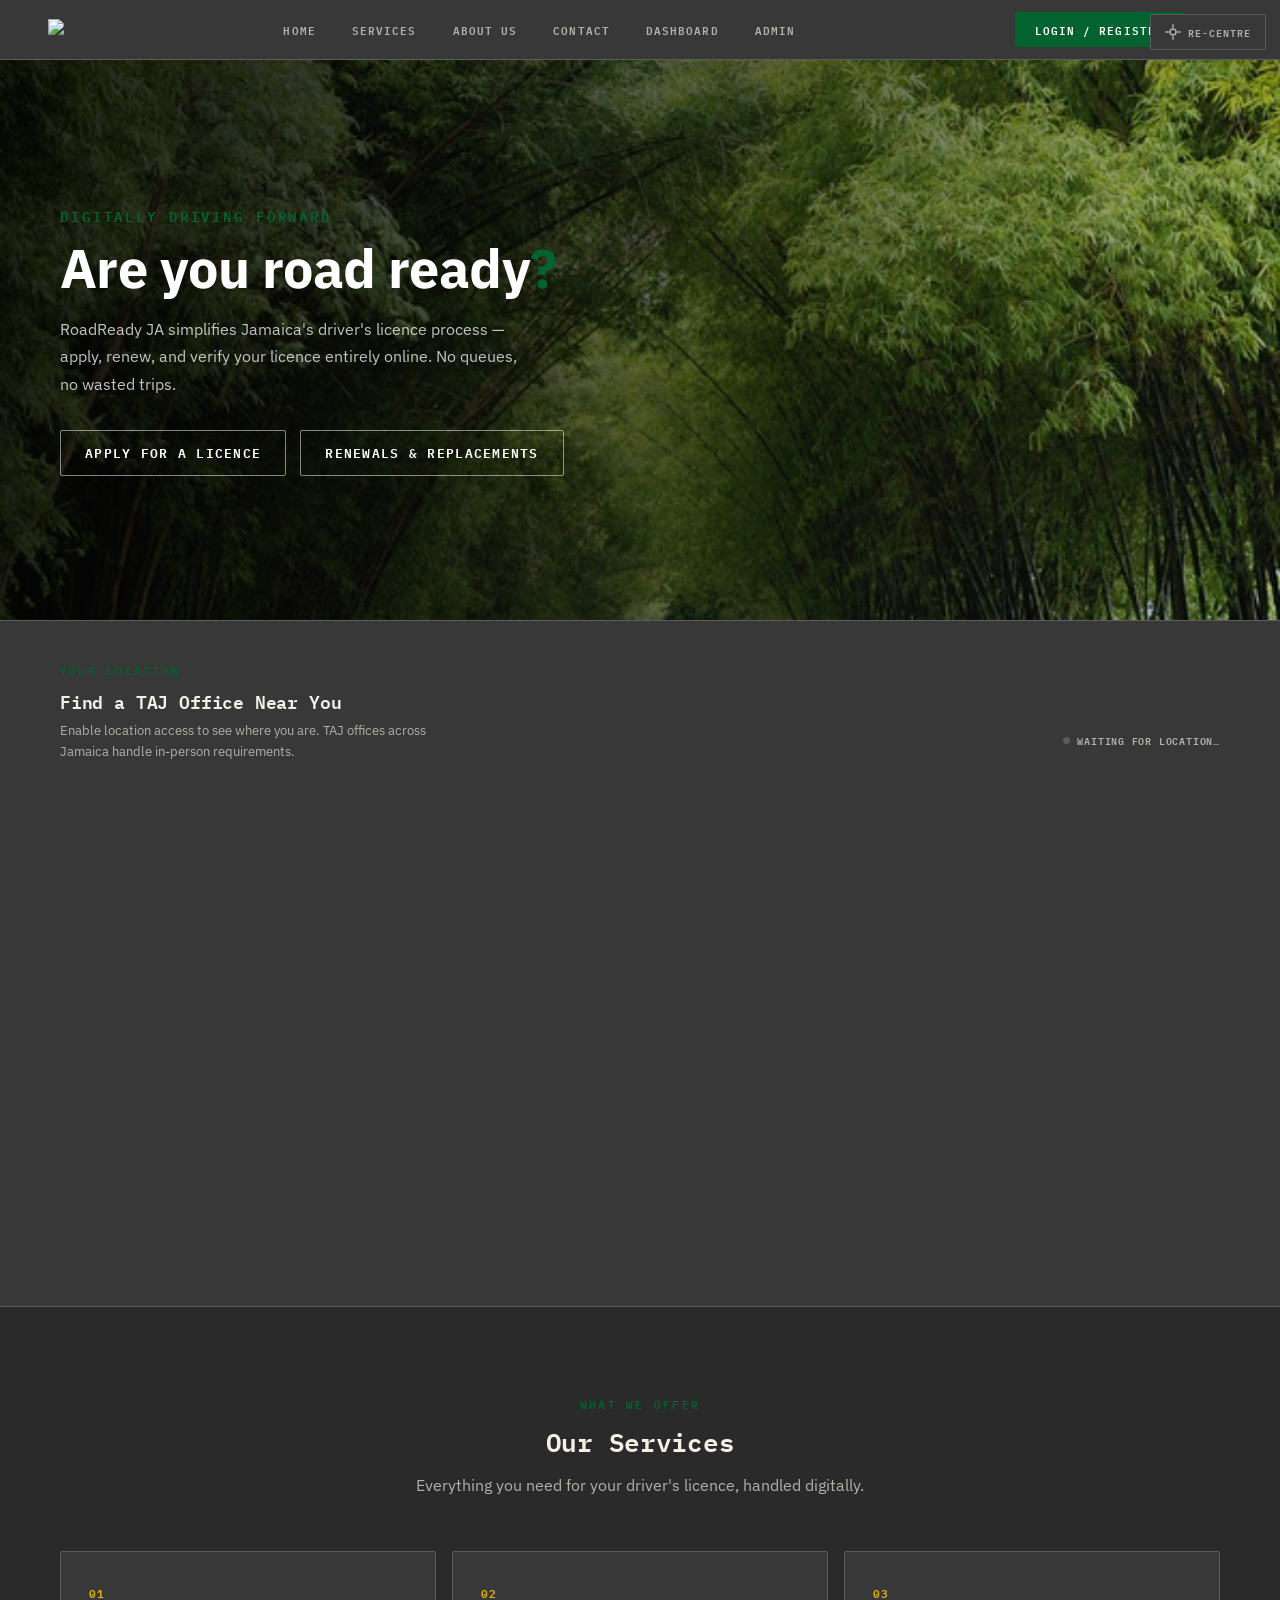
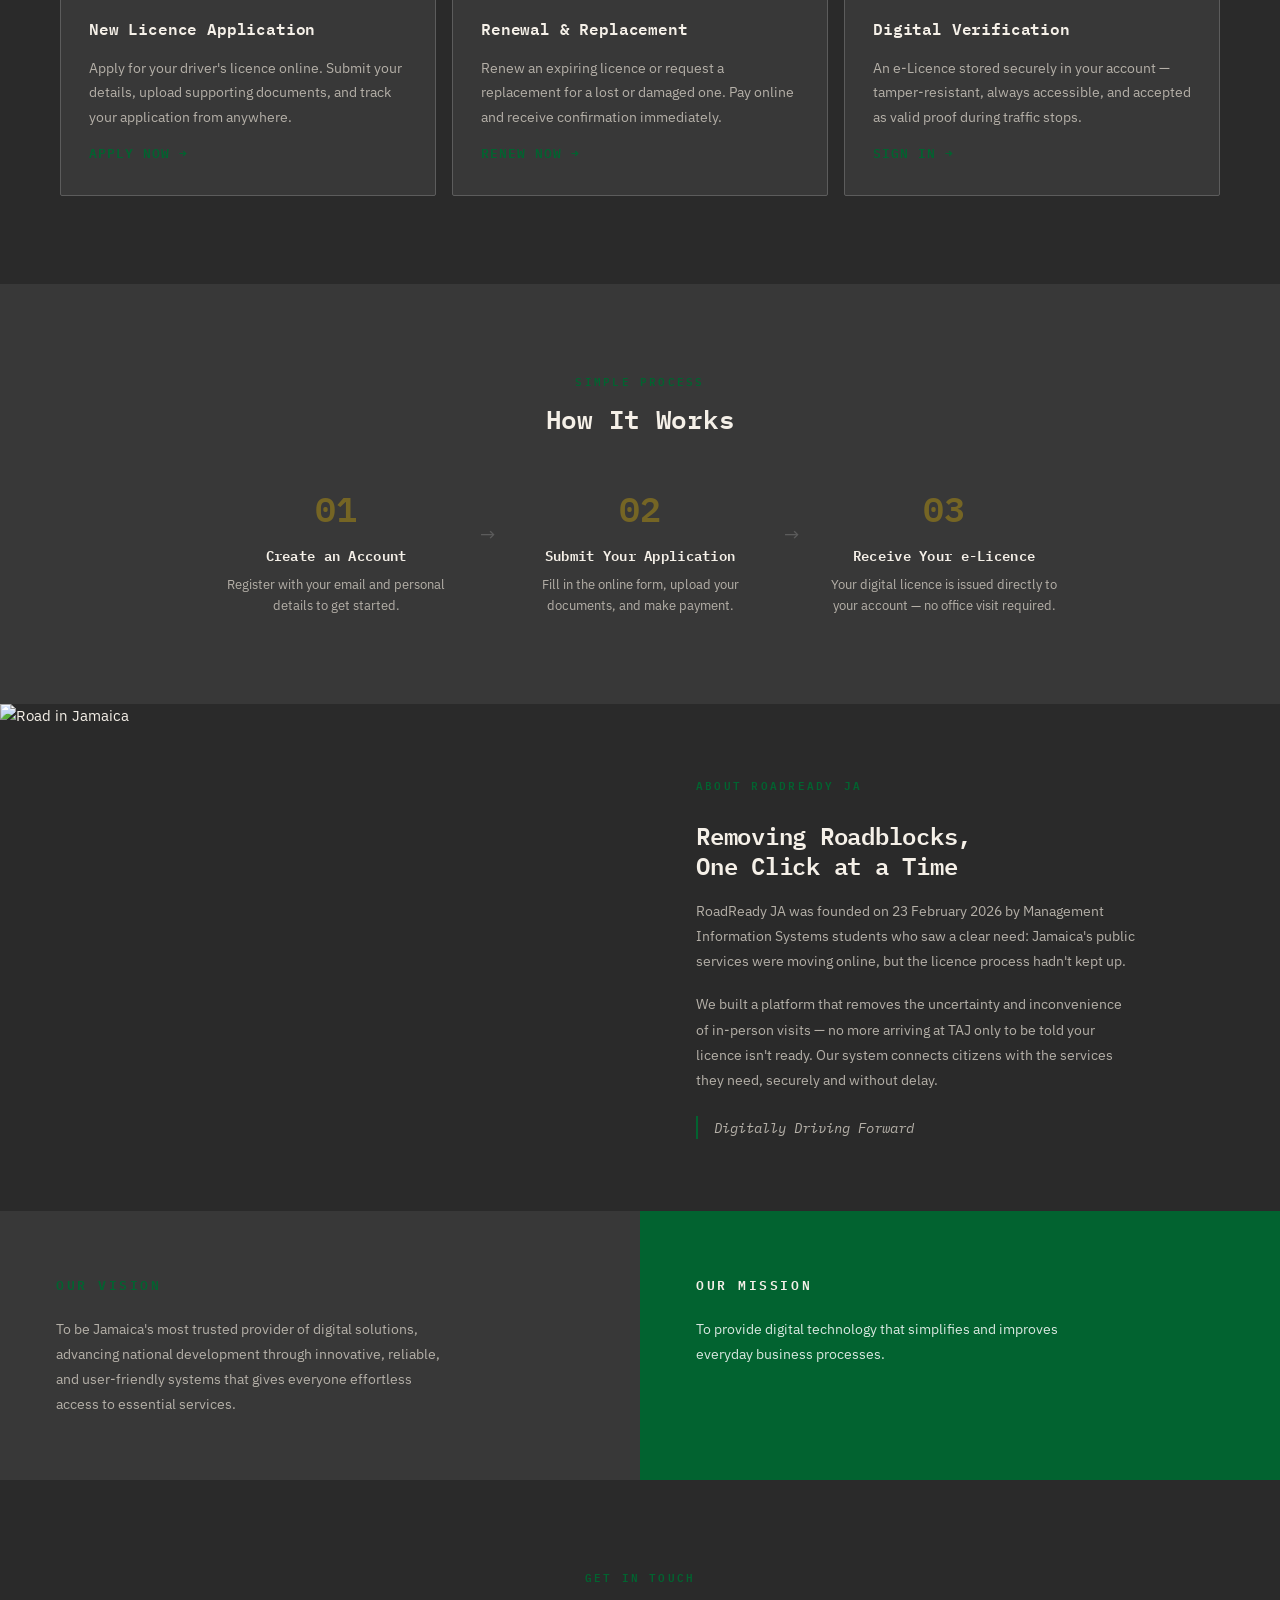
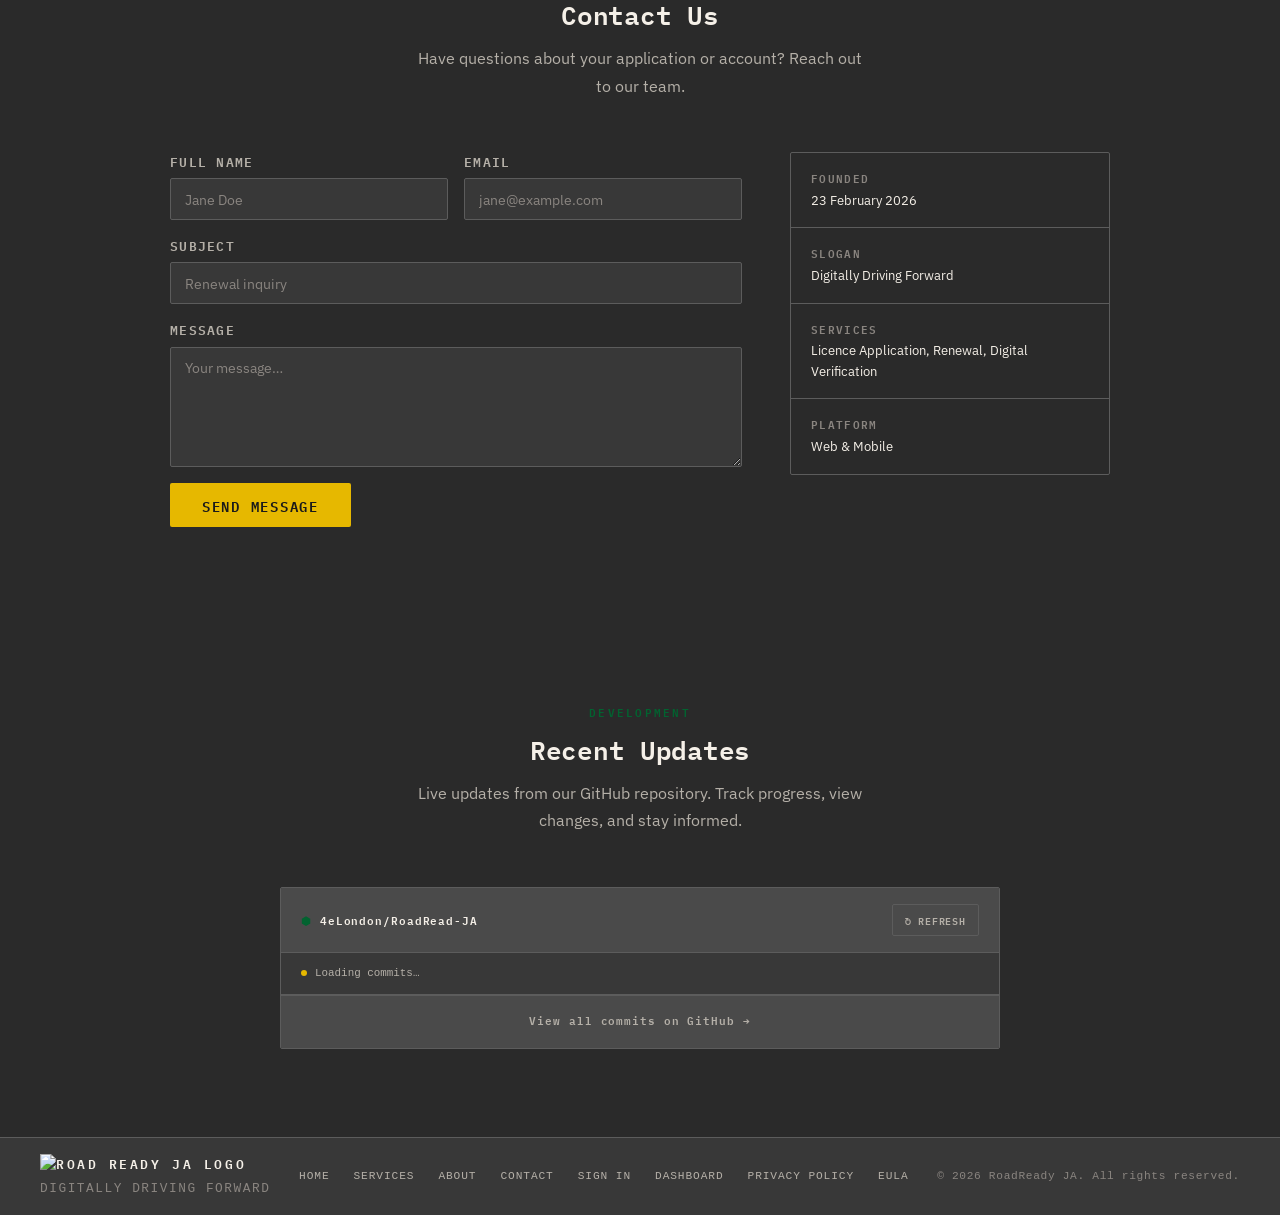
==== commit c9c6a019: "Init: Added news/git commits section to the main page" ====
--- a/index.html
+++ b/index.html
@@ -258,12 +258,51 @@
     </div>
   </section>
 
+  <!-- Add this section to index.html before the footer -->
+<section id="commits" class="commits-section">
+  <div class="section-head">
+    <span class="section-eyebrow">Development</span>
+    <h2>Recent Updates</h2>
+    <p>Live updates from our GitHub repository. Track progress, view changes, and stay informed.</p>
+  </div>
+
+  <div class="commits-container">
+    <div class="commits-header">
+      <div class="commits-repo">
+        <span class="commits-repo__icon">⬢</span>
+        <a href="https://github.com/4eLondon/RoadRead-JA" target="_blank" rel="noopener">
+          4eLondon/RoadRead-JA
+        </a>
+      </div>
+      <button class="commits-refresh" id="commits-refresh" aria-label="Refresh commits">
+        ↻ Refresh
+      </button>
+    </div>
+
+    <div class="commits-status" id="commits-status">
+      <span class="commits-status__dot commits-status__dot--loading"></span>
+      <span class="commits-status__text">Loading commits…</span>
+    </div>
+
+    <ul class="commits-list" id="commits-list" aria-live="polite">
+      <!-- Commits injected by JS -->
+    </ul>
+
+    <div class="commits-footer">
+      <a href="https://github.com/4eLondon/RoadRead-JA/commits" target="_blank" rel="noopener" class="commits-viewall">
+        View all commits on GitHub →
+      </a>
+    </div>
+  </div>
+</section>
+
     <!-- ===== NAVBAR ===== -->
   <default-footer></default-footer>
 
   <script src="/public/js/script.js" defer></script>
   <script src="/public/js/map.js" defer></script>
   <script src="/public/js/theme.js" defer></script>
+  <script src="/public/js/commits.js" defer></script>
   <script src="/public/components/defaultNavbar.js" defer></script>
   <script src="/public/components/defaultFooter.js" defer></script>
 </body>
--- a/public/css/style.css
+++ b/public/css/style.css
@@ -1116,3 +1116,269 @@
   border-color: var(--text-muted);
   color: var(--text);
 }
+
+/* ══════════════════════════════════════════════════════════
+COMMITS SECTION
+══════════════════════════════════════════════════════════ */
+.commits-section {
+  padding: 88px 60px;
+  background: var(--bg);
+}
+
+.commits-container {
+  max-width: 720px;
+  margin: 0 auto;
+  background: var(--surface);
+  border: 1px solid var(--border);
+  border-radius: 2px;
+  overflow: hidden;
+}
+
+.commits-header {
+  display: flex;
+  align-items: center;
+  justify-content: space-between;
+  padding: 16px 20px;
+  border-bottom: 1px solid var(--border);
+  background: var(--surface-2);
+}
+
+.commits-repo {
+  display: flex;
+  align-items: center;
+  gap: 8px;
+  font-family: var(--font-mono);
+  font-size: 0.7rem;
+  font-weight: 600;
+  letter-spacing: 0.08em;
+  color: var(--text-muted);
+}
+
+.commits-repo__icon {
+  color: var(--green);
+}
+
+.commits-repo a {
+  color: var(--text);
+  transition: color var(--tr);
+}
+
+.commits-repo a:hover {
+  color: var(--accent);
+}
+
+.commits-refresh {
+  background: transparent;
+  border: 1px solid var(--border);
+  border-radius: 2px;
+  padding: 6px 12px;
+  font-family: var(--font-mono);
+  font-size: 0.65rem;
+  font-weight: 600;
+  letter-spacing: 0.08em;
+  text-transform: uppercase;
+  color: var(--text-muted);
+  cursor: pointer;
+  transition: border-color var(--tr), color var(--tr), background var(--tr);
+}
+
+.commits-refresh:hover {
+  border-color: var(--accent);
+  color: var(--accent);
+  background: var(--surface);
+}
+
+.commits-status {
+  display: flex;
+  align-items: center;
+  gap: 8px;
+  padding: 12px 20px;
+  font-family: var(--font-mono);
+  font-size: 0.68rem;
+  color: var(--text-muted);
+  border-bottom: 1px solid var(--border);
+}
+
+.commits-status__dot {
+  width: 6px;
+  height: 6px;
+  border-radius: 50%;
+  background: var(--border);
+  flex-shrink: 0;
+}
+
+.commits-status__dot--loading {
+  background: var(--accent);
+  animation: pulse 1.2s infinite;
+}
+
+.commits-status__dot--ok {
+  background: var(--green);
+}
+
+.commits-status__dot--error {
+  background: var(--error);
+}
+
+.commits-list {
+  list-style: none;
+  margin: 0;
+  padding: 0;
+  max-height: 420px;
+  overflow-y: auto;
+}
+
+.commits-list::-webkit-scrollbar {
+  width: 6px;
+}
+
+.commits-list::-webkit-scrollbar-track {
+  background: var(--surface);
+}
+
+.commits-list::-webkit-scrollbar-thumb {
+  background: var(--border);
+  border-radius: 2px;
+}
+
+.commits-list::-webkit-scrollbar-thumb:hover {
+  background: var(--text-muted);
+}
+
+.commit-item {
+  padding: 14px 20px;
+  border-bottom: 1px solid var(--border);
+  transition: background var(--tr);
+}
+
+.commit-item:hover {
+  background: var(--surface-2);
+}
+
+.commit-item:last-child {
+  border-bottom: none;
+}
+
+.commit-meta {
+  display: flex;
+  align-items: center;
+  gap: 10px;
+  margin-bottom: 6px;
+}
+
+.commit-avatar {
+  width: 24px;
+  height: 24px;
+  border-radius: 50%;
+  background: var(--accent);
+  color: var(--btn-text);
+  font-family: var(--font-mono);
+  font-size: 0.65rem;
+  font-weight: 600;
+  display: flex;
+  align-items: center;
+  justify-content: center;
+  flex-shrink: 0;
+  overflow: hidden;
+}
+
+.commit-avatar img {
+  width: 100%;
+  height: 100%;
+  object-fit: cover;
+  border-radius: 50%;
+}
+
+.commit-author {
+  font-family: var(--font-mono);
+  font-size: 0.7rem;
+  font-weight: 600;
+  color: var(--text);
+  letter-spacing: 0.04em;
+}
+
+.commit-date {
+  font-size: 0.7rem;
+  color: var(--text-subtle);
+  margin-left: auto;
+  white-space: nowrap;
+}
+
+.commit-message {
+  font-size: 0.85rem;
+  color: var(--text-muted);
+  line-height: 1.5;
+  margin-bottom: 6px;
+  word-break: break-word;
+}
+
+.commit-sha {
+  display: inline-flex;
+  align-items: center;
+  gap: 4px;
+  font-family: var(--font-mono);
+  font-size: 0.65rem;
+  color: var(--green);
+  text-decoration: none;
+  transition: color var(--tr);
+}
+
+.commit-sha:hover {
+  color: var(--accent);
+}
+
+.commit-sha::before {
+  content: "⌘";
+  opacity: 0.6;
+}
+
+.commits-footer {
+  padding: 12px 20px 16px;
+  border-top: 1px solid var(--border);
+  background: var(--surface-2);
+  text-align: center;
+}
+
+.commits-viewall {
+  font-family: var(--font-mono);
+  font-size: 0.7rem;
+  font-weight: 600;
+  letter-spacing: 0.08em;
+  color: var(--text-muted);
+  transition: color var(--tr);
+}
+
+.commits-viewall:hover {
+  color: var(--accent);
+}
+
+/* Empty / Error states */
+.commits-empty,
+.commits-error {
+  padding: 32px 20px;
+  text-align: center;
+  color: var(--text-muted);
+  font-size: 0.8rem;
+}
+
+.commits-error {
+  color: var(--error);
+}
+
+/* Responsive */
+@media (max-width: 900px) {
+  .commits-section {
+    padding: 56px 28px;
+  }
+}
+
+@media (max-width: 480px) {
+  .commits-header {
+    flex-direction: column;
+    align-items: flex-start;
+    gap: 10px;
+  }
+  .commit-date {
+    margin-left: 0;
+  }
+}
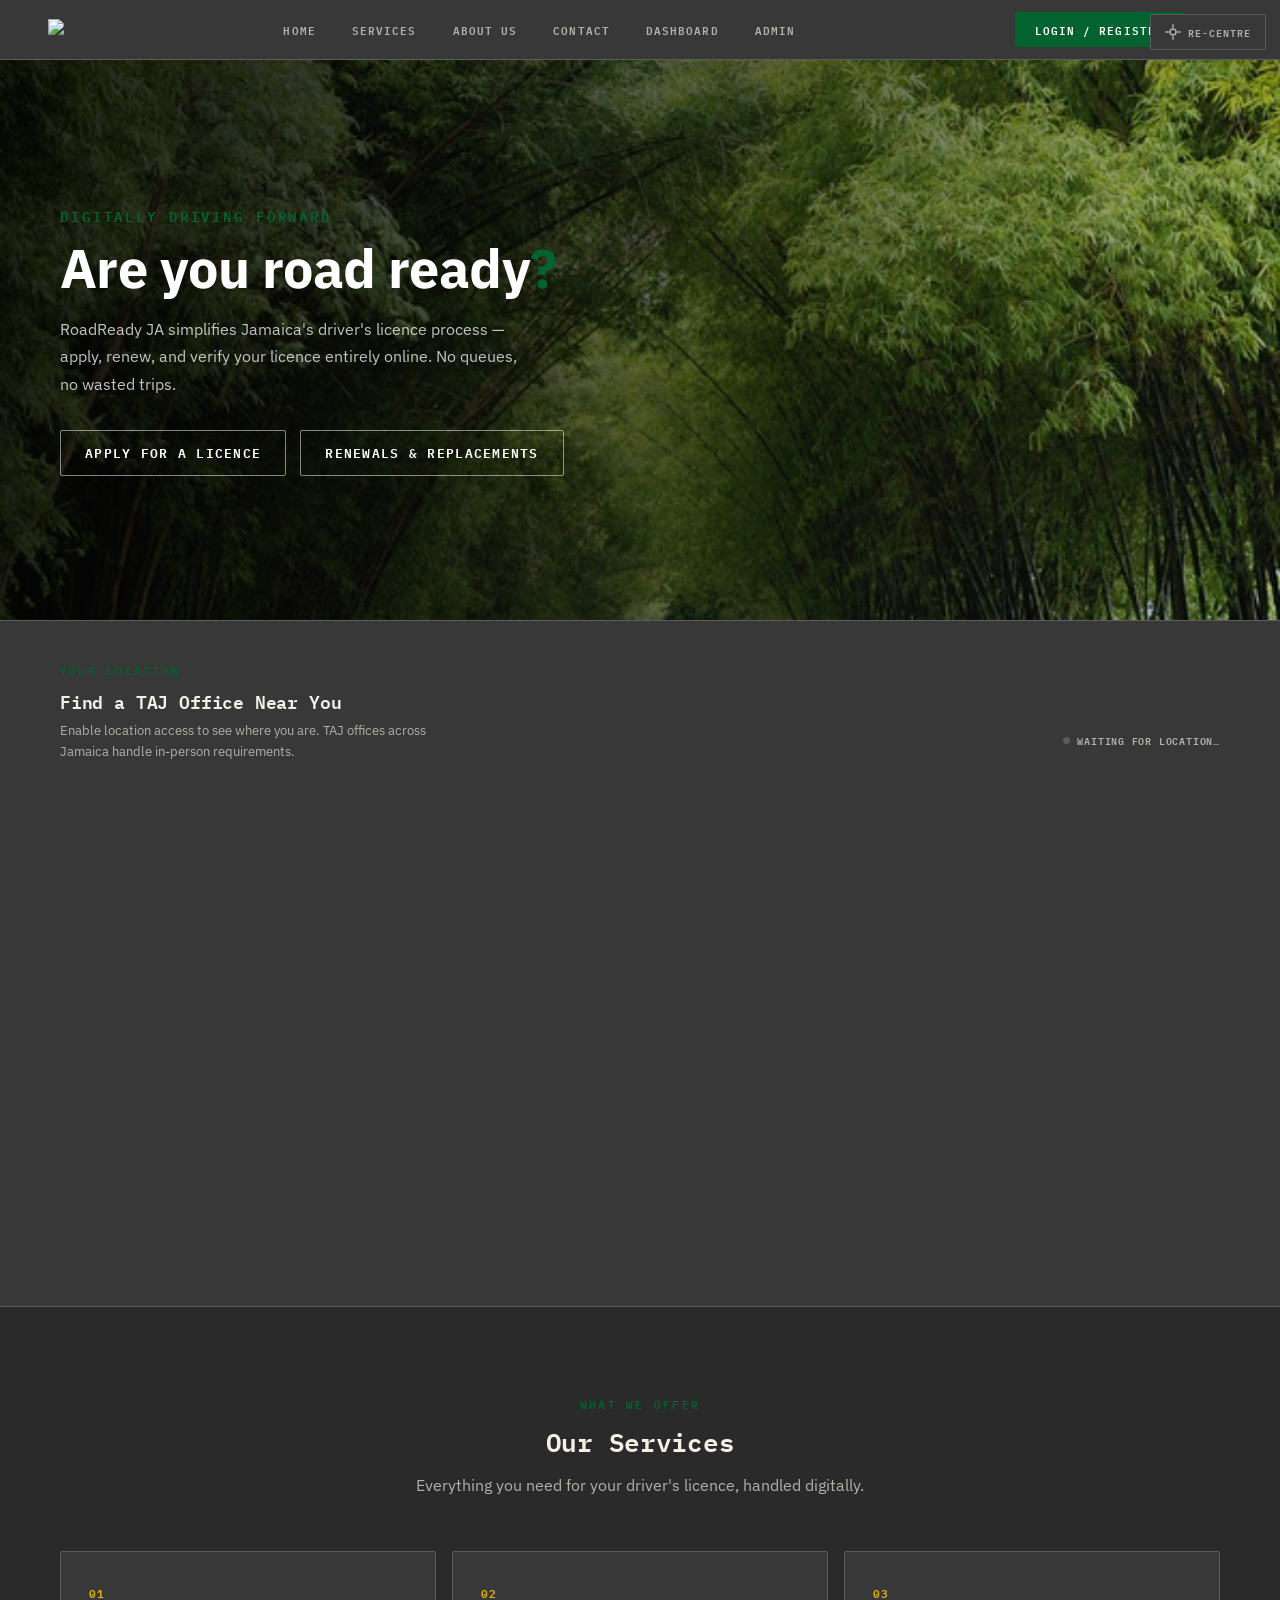
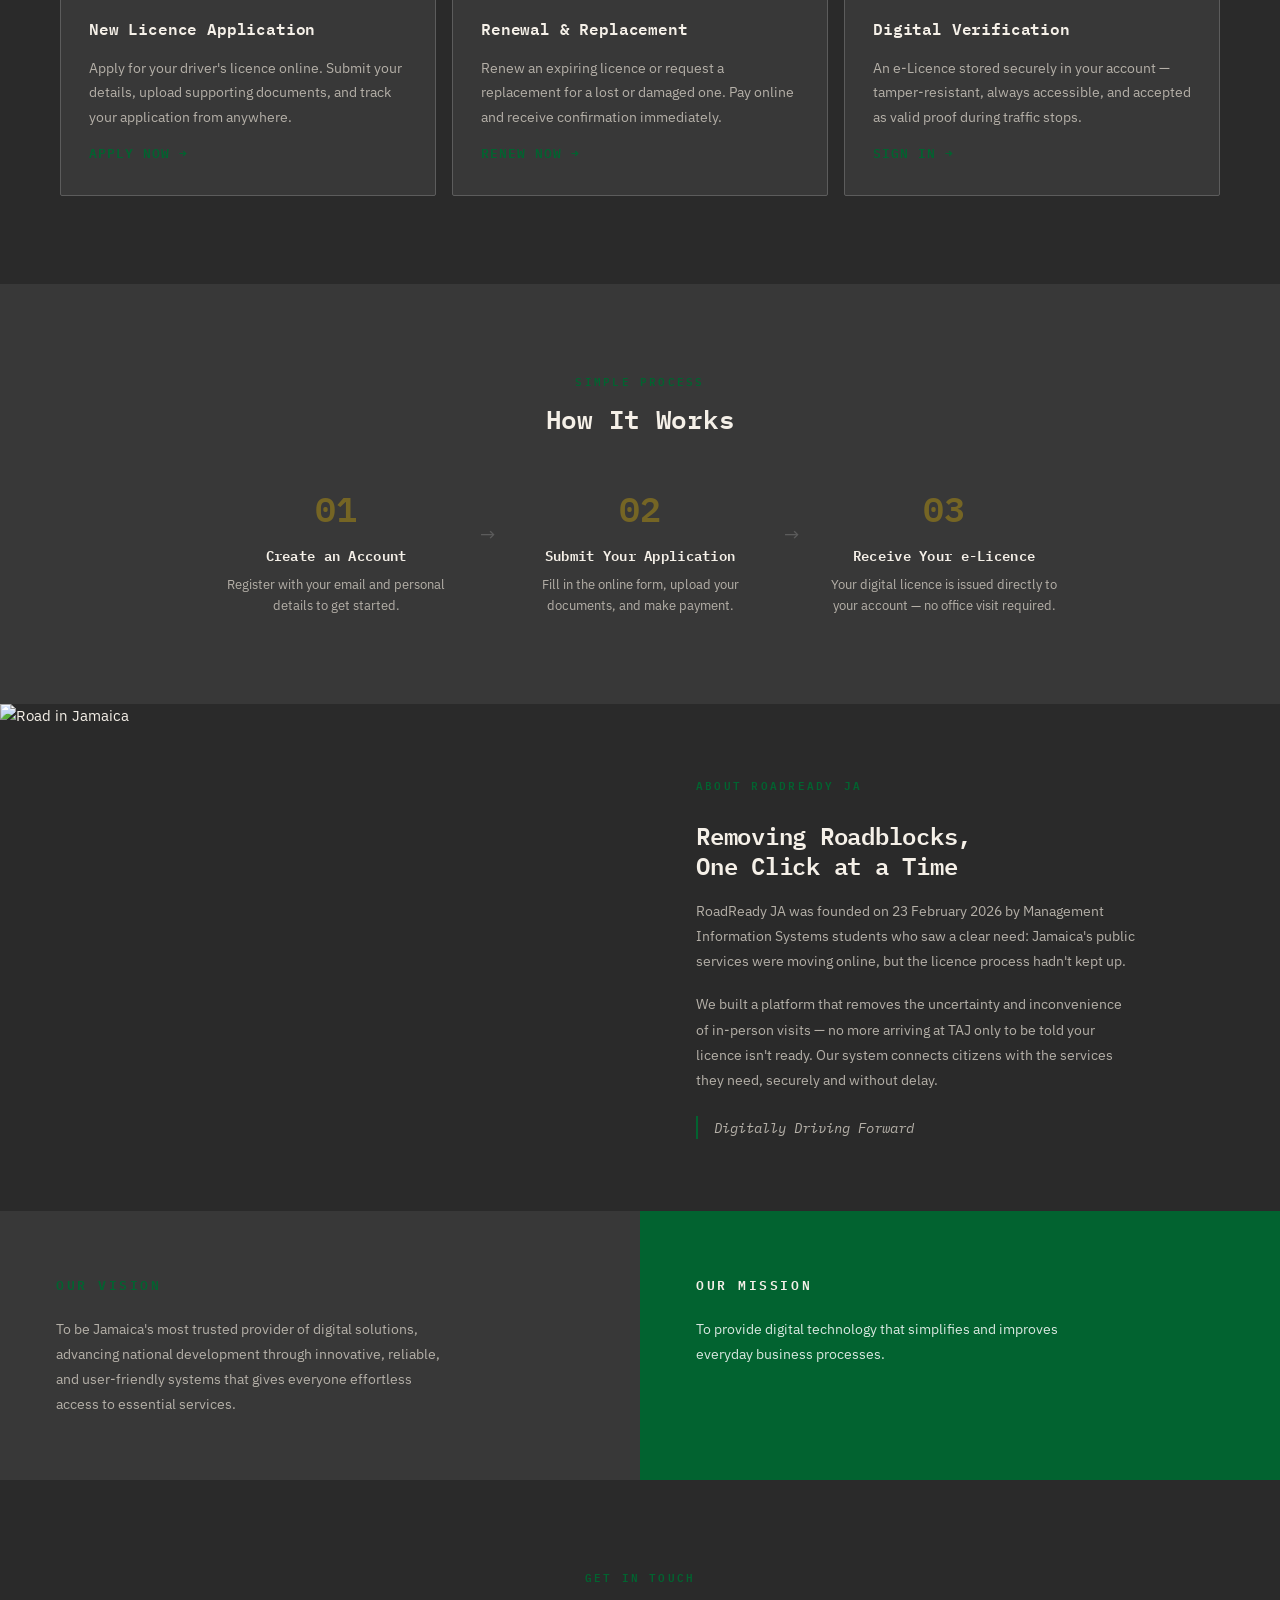
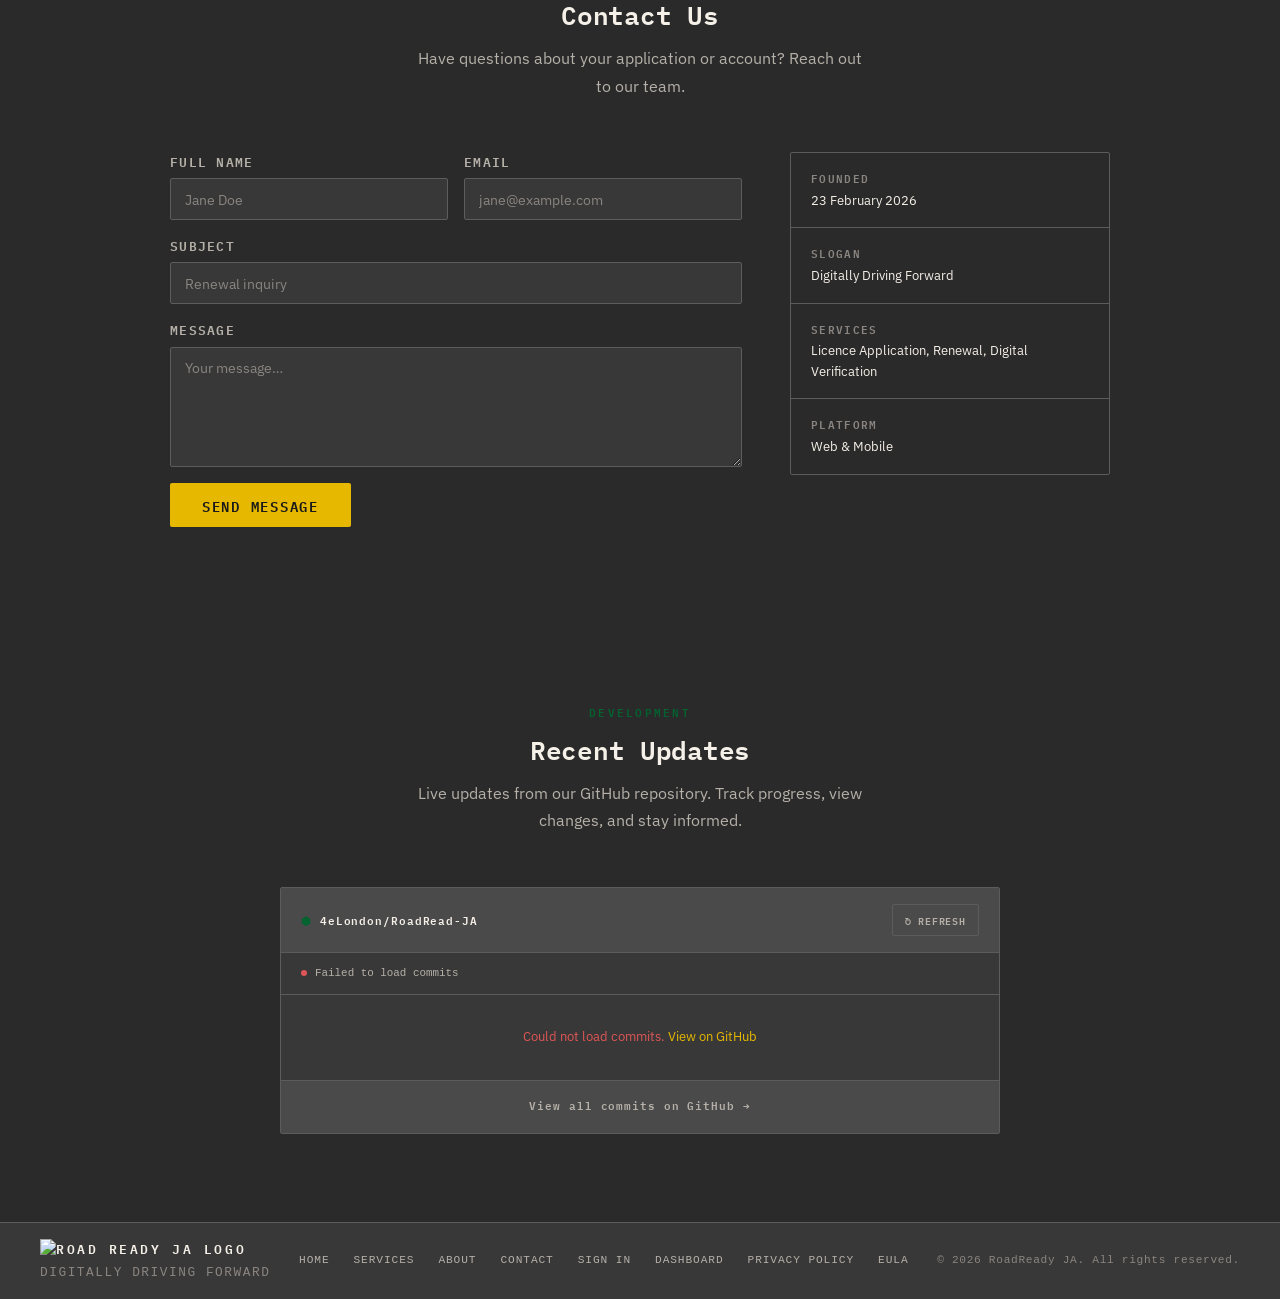
==== commit 755401b7: "Fix: Misc changes to news section" ====
--- a/index.html
+++ b/index.html
@@ -258,7 +258,6 @@
     </div>
   </section>
 
-  <!-- Add this section to index.html before the footer -->
 <section id="commits" class="commits-section">
   <div class="section-head">
     <span class="section-eyebrow">Development</span>
@@ -302,7 +301,7 @@
   <script src="/public/js/script.js" defer></script>
   <script src="/public/js/map.js" defer></script>
   <script src="/public/js/theme.js" defer></script>
-  <script src="/public/js/commits.js" defer></script>
+  <script src="/public/js/news.js" defer></script>
   <script src="/public/components/defaultNavbar.js" defer></script>
   <script src="/public/components/defaultFooter.js" defer></script>
 </body>
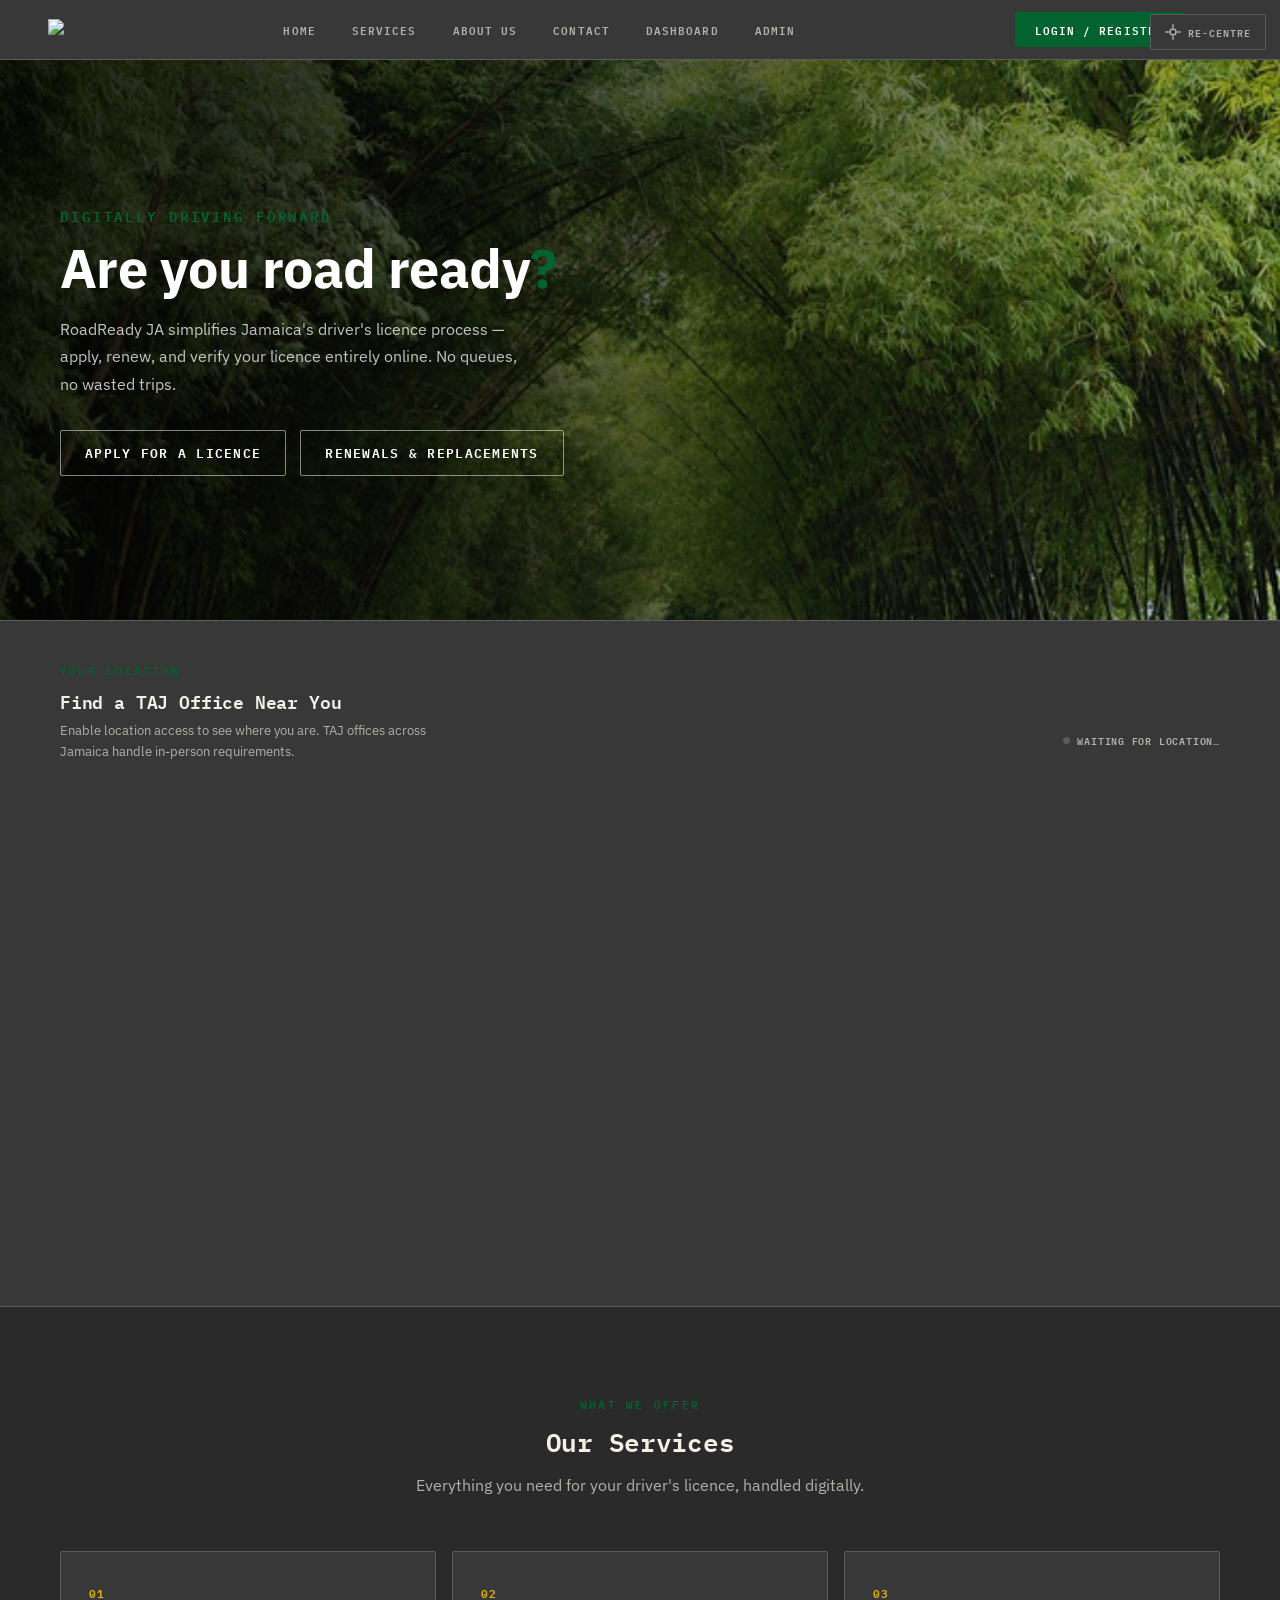
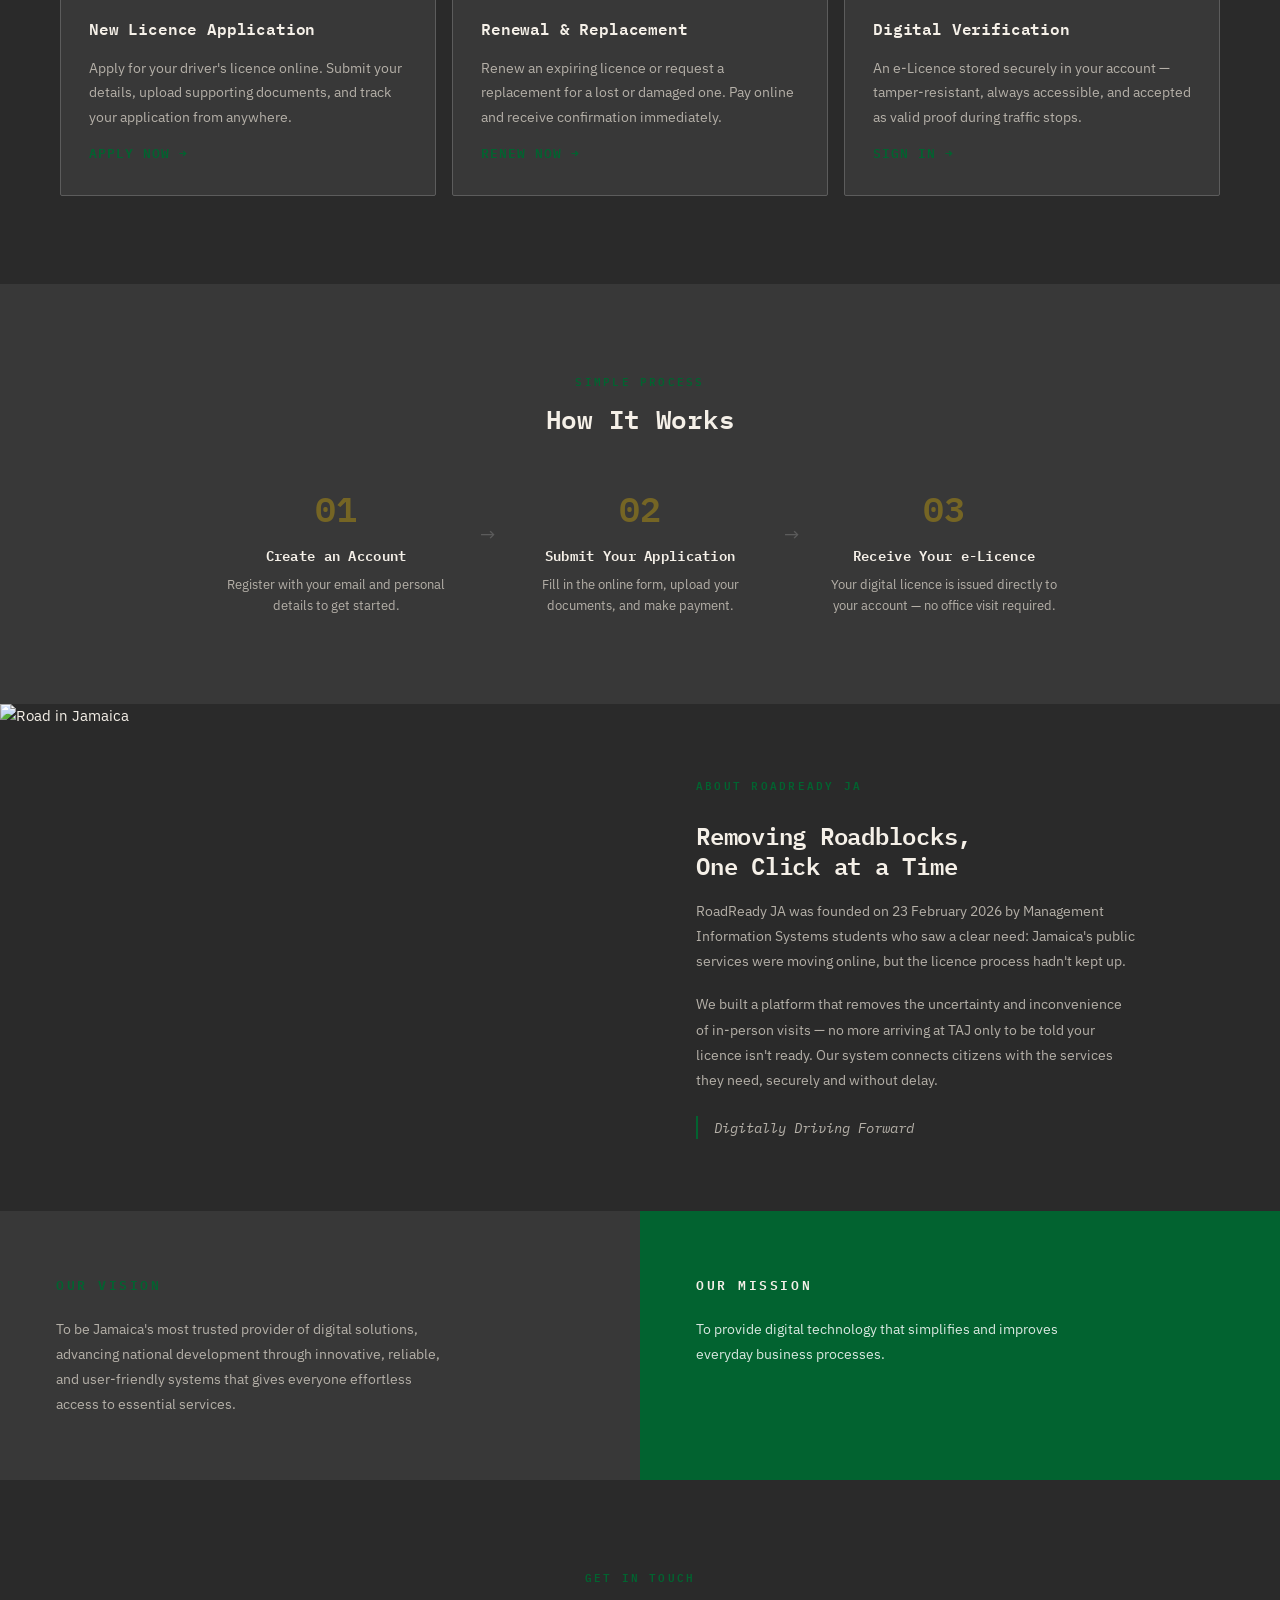
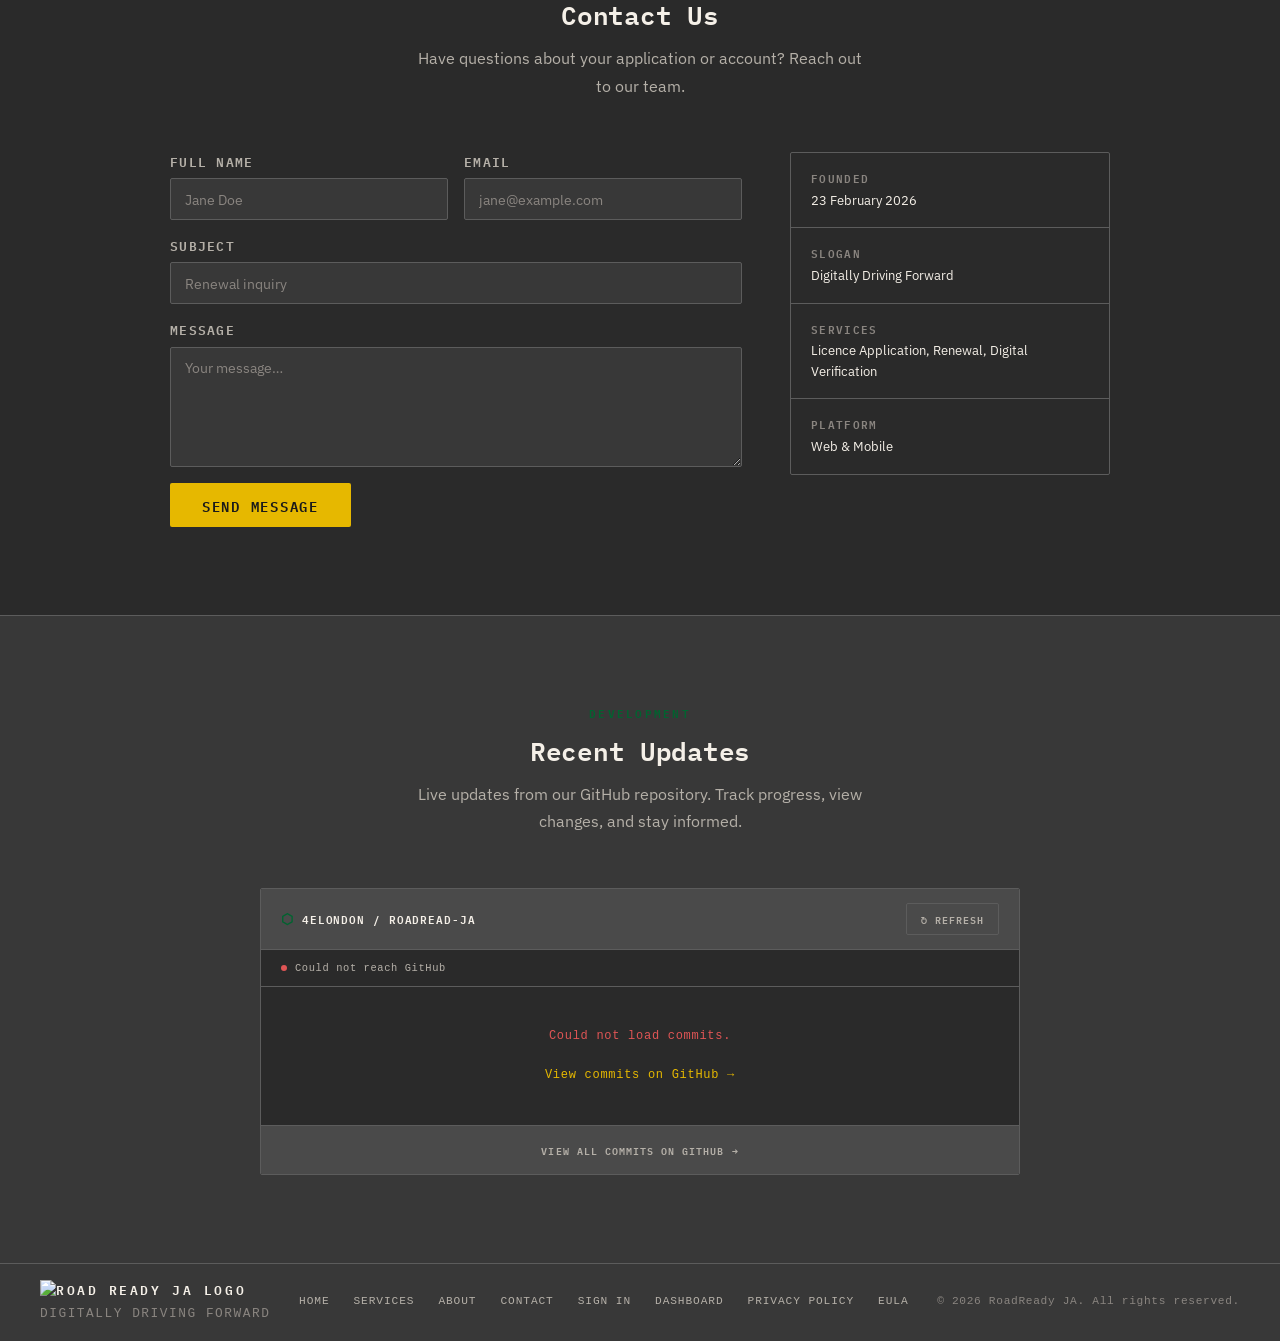
==== commit 35c2ad40: "Fix: Better news section" ====
--- a/index.html
+++ b/index.html
@@ -10,6 +10,7 @@
   <link rel="stylesheet" href="/public/css/variables.css" />
   <link rel="stylesheet" href="/public/css/style.css" />
   <link rel="stylesheet" href="/public/css/mapsidebar.css" />
+  <link rel="stylesheet" href="/public/css/news.css" />
 
   <!-- Leaflet CSS deferred: only needed when map is visible.
        Using print media trick — browser fetches it low-priority,
@@ -264,43 +265,56 @@
     <h2>Recent Updates</h2>
     <p>Live updates from our GitHub repository. Track progress, view changes, and stay informed.</p>
   </div>
-
+ 
   <div class="commits-container">
+ 
+    <!-- Header bar -->
     <div class="commits-header">
       <div class="commits-repo">
-        <span class="commits-repo__icon">⬢</span>
-        <a href="https://github.com/4eLondon/RoadRead-JA" target="_blank" rel="noopener">
-          4eLondon/RoadRead-JA
+        <span class="commits-repo__icon">⬡</span>
+        <a href="https://github.com/4eLondon/RoadRead-JA"
+           target="_blank"
+           rel="noopener">
+          4eLondon / RoadRead-JA
         </a>
       </div>
       <button class="commits-refresh" id="commits-refresh" aria-label="Refresh commits">
         ↻ Refresh
       </button>
     </div>
-
+ 
+    <!-- Status indicator -->
     <div class="commits-status" id="commits-status">
       <span class="commits-status__dot commits-status__dot--loading"></span>
       <span class="commits-status__text">Loading commits…</span>
     </div>
-
-    <ul class="commits-list" id="commits-list" aria-live="polite">
-      <!-- Commits injected by JS -->
-    </ul>
-
+ 
+    <!-- Commit rows injected by commits.js -->
+    <ul class="commits-list" id="commits-list" aria-live="polite" aria-label="Recent commits"></ul>
+ 
+    <!-- Footer -->
     <div class="commits-footer">
-      <a href="https://github.com/4eLondon/RoadRead-JA/commits" target="_blank" rel="noopener" class="commits-viewall">
+      <a class="commits-viewall"
+         href="https://github.com/4eLondon/RoadRead-JA/commits"
+         target="_blank"
+         rel="noopener">
         View all commits on GitHub →
       </a>
     </div>
+ 
   </div>
 </section>
 
-    <!-- ===== NAVBAR ===== -->
+
+
+
+
+    <!-- ===== Footer ===== -->
   <default-footer></default-footer>
 
+  <script src="/public/js/theme.js" defer></script>
   <script src="/public/js/script.js" defer></script>
   <script src="/public/js/map.js" defer></script>
-  <script src="/public/js/theme.js" defer></script>
   <script src="/public/js/news.js" defer></script>
   <script src="/public/components/defaultNavbar.js" defer></script>
   <script src="/public/components/defaultFooter.js" defer></script>
--- a/public/css/news.css
+++ b/public/css/news.css
@@ -0,0 +1,333 @@
+/* ══════════════════════════════════════════════════════════
+   COMMITS SECTION — RoadReady JA
+   Standalone stylesheet. Drop into /public/css/commits.css
+   and link AFTER variables.css in your HTML.
+══════════════════════════════════════════════════════════ */
+
+/* ── Section wrapper ──────────────────────────────────── */
+.commits-section {
+  padding: 88px 60px;
+  background: var(--surface);
+  border-top: 1px solid var(--border);
+}
+
+/* ── Centred card container ───────────────────────────── */
+.commits-container {
+  max-width: 760px;
+  margin: 0 auto;
+  background: var(--bg);
+  border: 1px solid var(--border);
+  border-radius: 2px;
+  overflow: hidden;
+}
+
+/* ── Card header row ──────────────────────────────────── */
+.commits-header {
+  display: flex;
+  align-items: center;
+  justify-content: space-between;
+  padding: 14px 20px;
+  background: var(--surface-2);
+  border-bottom: 1px solid var(--border);
+  gap: 12px;
+}
+
+.commits-repo {
+  display: flex;
+  align-items: center;
+  gap: 8px;
+  font-family: var(--font-mono);
+  font-size: 0.7rem;
+  font-weight: 600;
+  letter-spacing: 0.08em;
+  color: var(--text-muted);
+  text-transform: uppercase;
+}
+
+.commits-repo__icon {
+  font-size: 0.9rem;
+  color: var(--green);
+  line-height: 1;
+}
+
+.commits-repo a {
+  color: var(--text);
+  text-decoration: none;
+  transition: color var(--tr);
+}
+
+.commits-repo a:hover {
+  color: var(--accent);
+}
+
+.commits-refresh {
+  background: transparent;
+  border: 1px solid var(--border);
+  border-radius: 2px;
+  padding: 6px 14px;
+  font-family: var(--font-mono);
+  font-size: 0.62rem;
+  font-weight: 600;
+  letter-spacing: 0.1em;
+  text-transform: uppercase;
+  color: var(--text-muted);
+  cursor: pointer;
+  transition: border-color var(--tr), color var(--tr), transform 0.1s;
+  flex-shrink: 0;
+}
+
+.commits-refresh:hover {
+  border-color: var(--accent);
+  color: var(--accent);
+}
+
+.commits-refresh:active {
+  transform: translateY(1px);
+}
+
+.commits-refresh.is-spinning {
+  pointer-events: none;
+  opacity: 0.5;
+}
+
+/* ── Status bar ───────────────────────────────────────── */
+.commits-status {
+  display: flex;
+  align-items: center;
+  gap: 8px;
+  padding: 10px 20px;
+  font-family: var(--font-mono);
+  font-size: 0.65rem;
+  letter-spacing: 0.06em;
+  color: var(--text-muted);
+  background: var(--bg);
+  border-bottom: 1px solid var(--border);
+}
+
+.commits-status__dot {
+  width: 6px;
+  height: 6px;
+  border-radius: 50%;
+  background: var(--border);
+  flex-shrink: 0;
+  transition: background 0.3s;
+}
+
+.commits-status__dot--loading {
+  background: var(--accent);
+  animation: crDotPulse 1.2s ease-in-out infinite;
+}
+
+.commits-status__dot--ok {
+  background: var(--green);
+}
+
+.commits-status__dot--error {
+  background: var(--error);
+}
+
+@keyframes crDotPulse {
+  0%, 100% { opacity: 1; }
+  50%       { opacity: 0.25; }
+}
+
+/* ── Commit list ──────────────────────────────────────── */
+.commits-list {
+  list-style: none;
+  margin: 0;
+  padding: 0;
+  max-height: 440px;
+  overflow-y: auto;
+  scrollbar-width: thin;
+  scrollbar-color: var(--border) transparent;
+}
+
+.commits-list::-webkit-scrollbar        { width: 4px; }
+.commits-list::-webkit-scrollbar-track  { background: transparent; }
+.commits-list::-webkit-scrollbar-thumb  { background: var(--border); border-radius: 2px; }
+.commits-list::-webkit-scrollbar-thumb:hover { background: var(--text-muted); }
+
+/* ── Single commit row ────────────────────────────────── */
+.commit-item {
+  padding: 14px 20px;
+  border-bottom: 1px solid var(--border);
+  display: grid;
+  grid-template-columns: auto 1fr auto;
+  grid-template-rows: auto auto;
+  column-gap: 12px;
+  row-gap: 4px;
+  align-items: start;
+  transition: background var(--tr);
+}
+
+.commit-item:last-child {
+  border-bottom: none;
+}
+
+.commit-item:hover {
+  background: var(--surface);
+}
+
+/* Avatar */
+.commit-avatar {
+  grid-row: 1 / 3;
+  width: 28px;
+  height: 28px;
+  border-radius: 50%;
+  background: var(--accent);
+  color: var(--btn-text);
+  font-family: var(--font-mono);
+  font-size: 0.6rem;
+  font-weight: 700;
+  display: flex;
+  align-items: center;
+  justify-content: center;
+  flex-shrink: 0;
+  overflow: hidden;
+  margin-top: 1px;
+}
+
+.commit-avatar img {
+  width: 100%;
+  height: 100%;
+  object-fit: cover;
+  border-radius: 50%;
+}
+
+/* Author + date on same row */
+.commit-meta {
+  grid-column: 2;
+  grid-row: 1;
+  display: flex;
+  align-items: baseline;
+  gap: 8px;
+}
+
+.commit-author {
+  font-family: var(--font-mono);
+  font-size: 0.7rem;
+  font-weight: 600;
+  color: var(--text);
+  letter-spacing: 0.04em;
+}
+
+.commit-date {
+  font-family: var(--font-mono);
+  font-size: 0.62rem;
+  color: var(--text-subtle);
+  white-space: nowrap;
+}
+
+/* Message */
+.commit-message {
+  grid-column: 2;
+  grid-row: 2;
+  font-size: 0.82rem;
+  color: var(--text-muted);
+  line-height: 1.5;
+  word-break: break-word;
+}
+
+/* SHA badge */
+.commit-sha {
+  grid-column: 3;
+  grid-row: 1 / 3;
+  align-self: center;
+  font-family: var(--font-mono);
+  font-size: 0.62rem;
+  font-weight: 600;
+  color: var(--accent);
+  text-decoration: none;
+  border: 1px solid var(--border);
+  border-radius: 2px;
+  padding: 3px 8px;
+  white-space: nowrap;
+  transition: border-color var(--tr), color var(--tr);
+}
+
+.commit-sha:hover {
+  border-color: var(--accent);
+  color: var(--text);
+}
+
+/* ── Empty / Error states ─────────────────────────────── */
+.commits-empty,
+.commits-error {
+  padding: 40px 20px;
+  text-align: center;
+  font-family: var(--font-mono);
+  font-size: 0.75rem;
+  letter-spacing: 0.06em;
+  color: var(--text-muted);
+}
+
+.commits-error {
+  color: var(--error);
+}
+
+.commits-error a {
+  color: var(--accent);
+  text-decoration: none;
+  transition: color var(--tr);
+}
+
+.commits-error a:hover {
+  color: var(--text);
+}
+
+/* ── Footer link ──────────────────────────────────────── */
+.commits-footer {
+  padding: 12px 20px;
+  border-top: 1px solid var(--border);
+  background: var(--surface-2);
+  text-align: center;
+}
+
+.commits-viewall {
+  font-family: var(--font-mono);
+  font-size: 0.65rem;
+  font-weight: 600;
+  letter-spacing: 0.1em;
+  text-transform: uppercase;
+  color: var(--text-muted);
+  text-decoration: none;
+  transition: color var(--tr);
+}
+
+.commits-viewall:hover {
+  color: var(--accent);
+}
+
+/* ── Responsive ───────────────────────────────────────── */
+@media (max-width: 900px) {
+  .commits-section {
+    padding: 56px 28px;
+  }
+}
+
+@media (max-width: 600px) {
+  .commits-section {
+    padding: 44px 16px;
+  }
+
+  .commits-header {
+    flex-wrap: wrap;
+  }
+
+  .commit-item {
+    grid-template-columns: auto 1fr;
+    grid-template-rows: auto auto auto;
+  }
+
+  .commit-sha {
+    grid-column: 2;
+    grid-row: 3;
+    justify-self: start;
+    margin-top: 6px;
+  }
+
+  .commit-date {
+    display: block;
+    margin-top: 2px;
+  }
+}
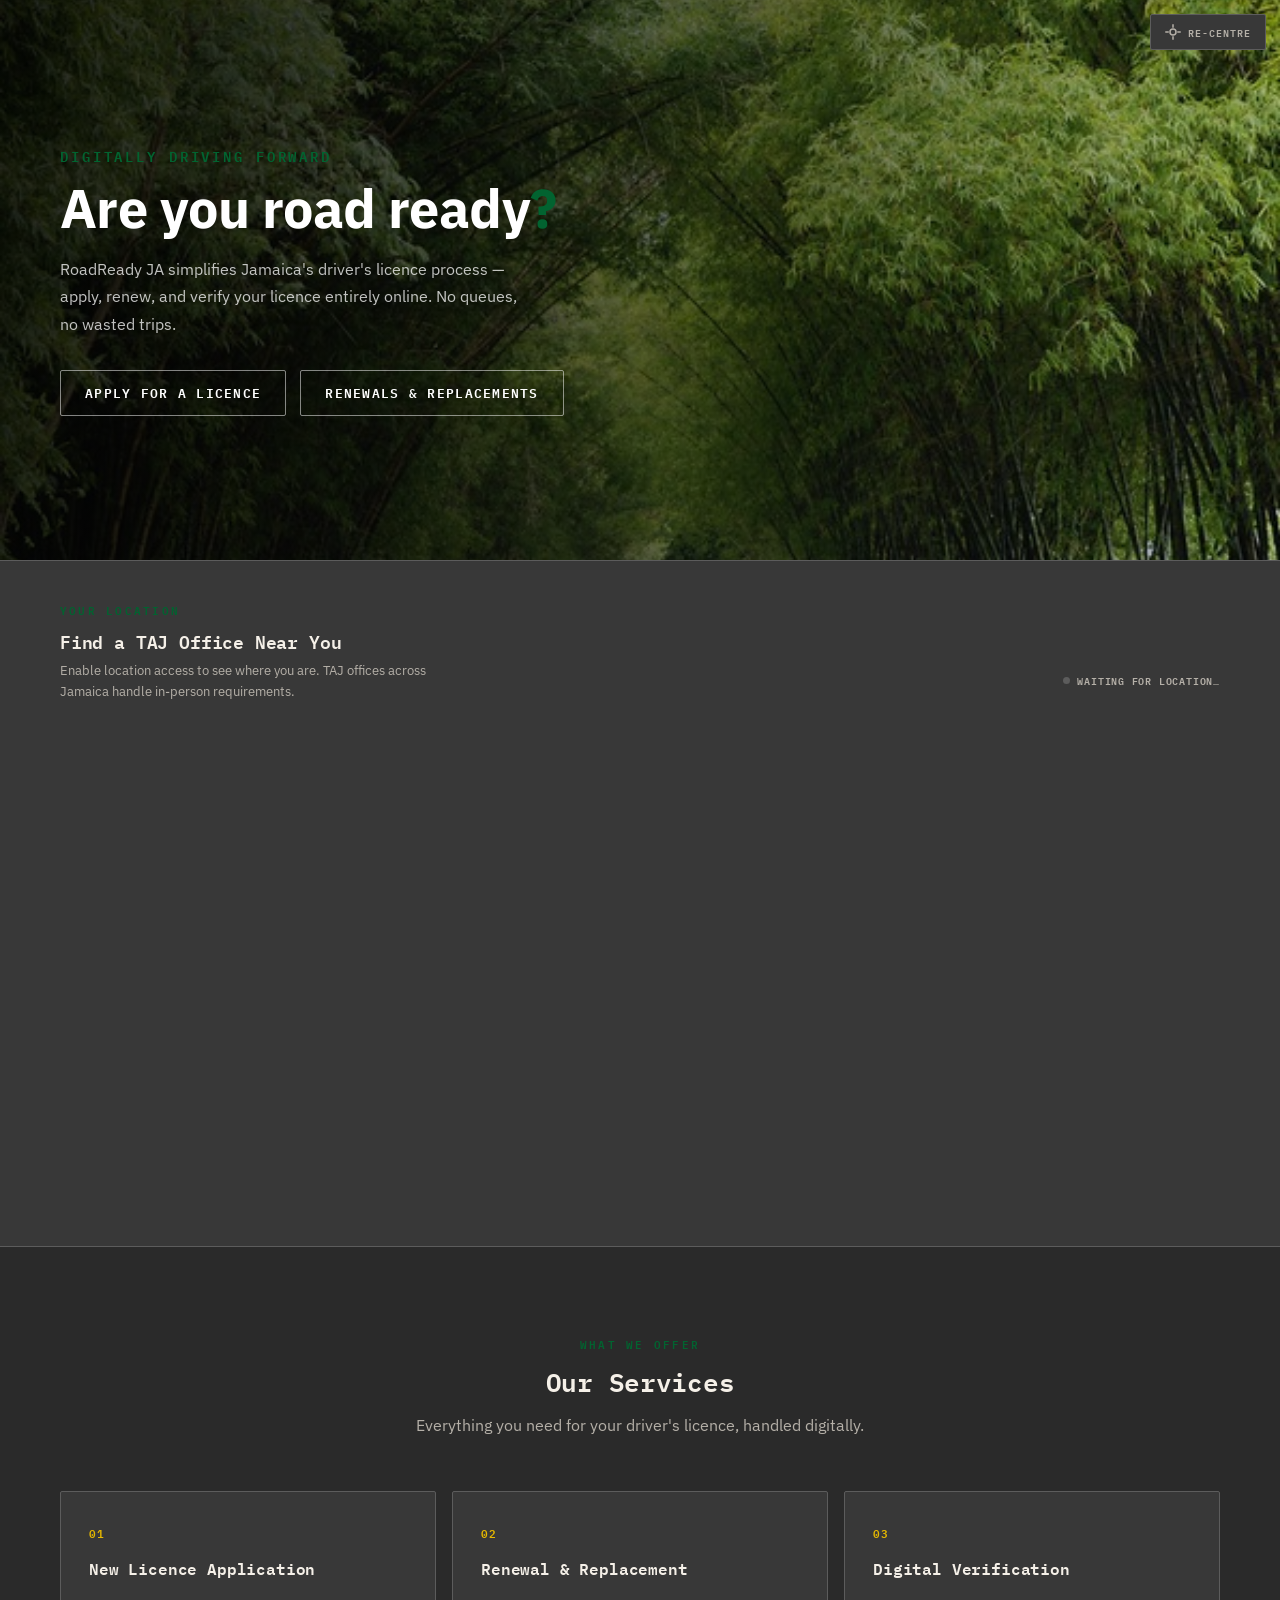
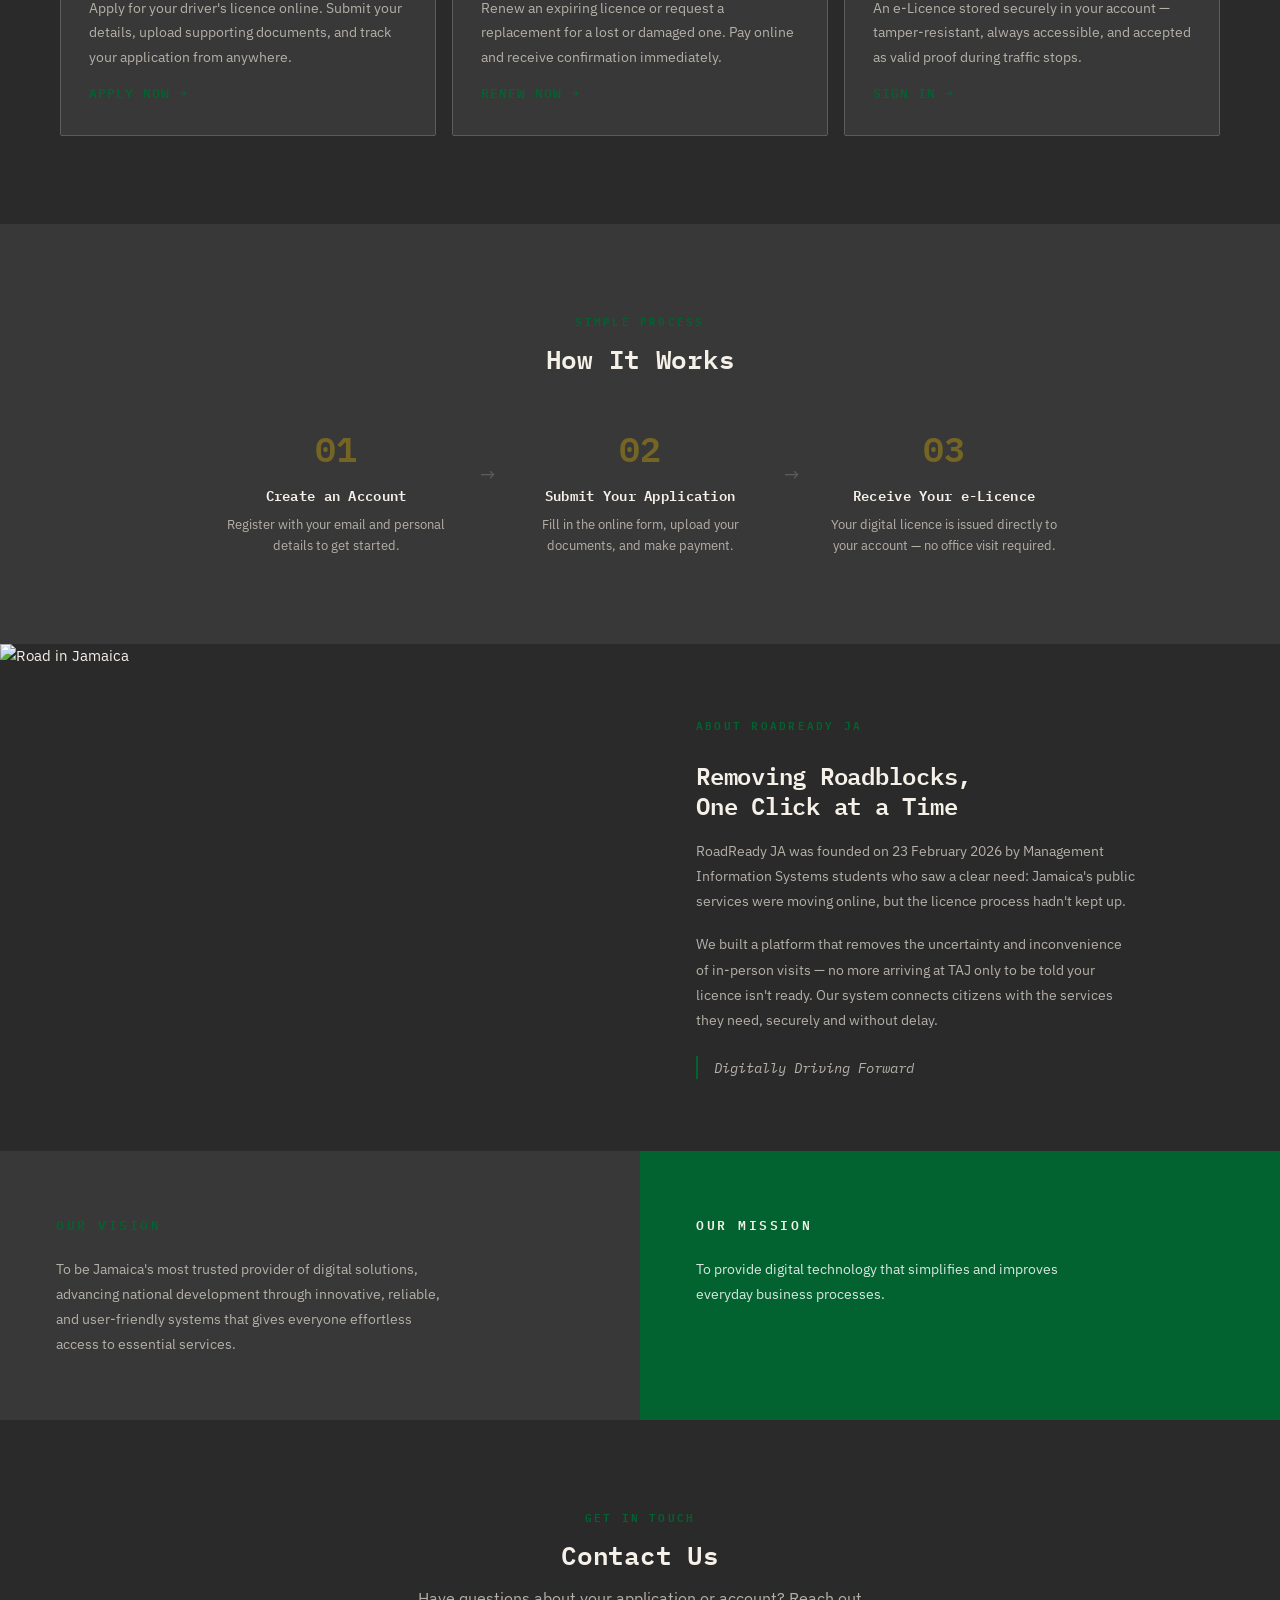
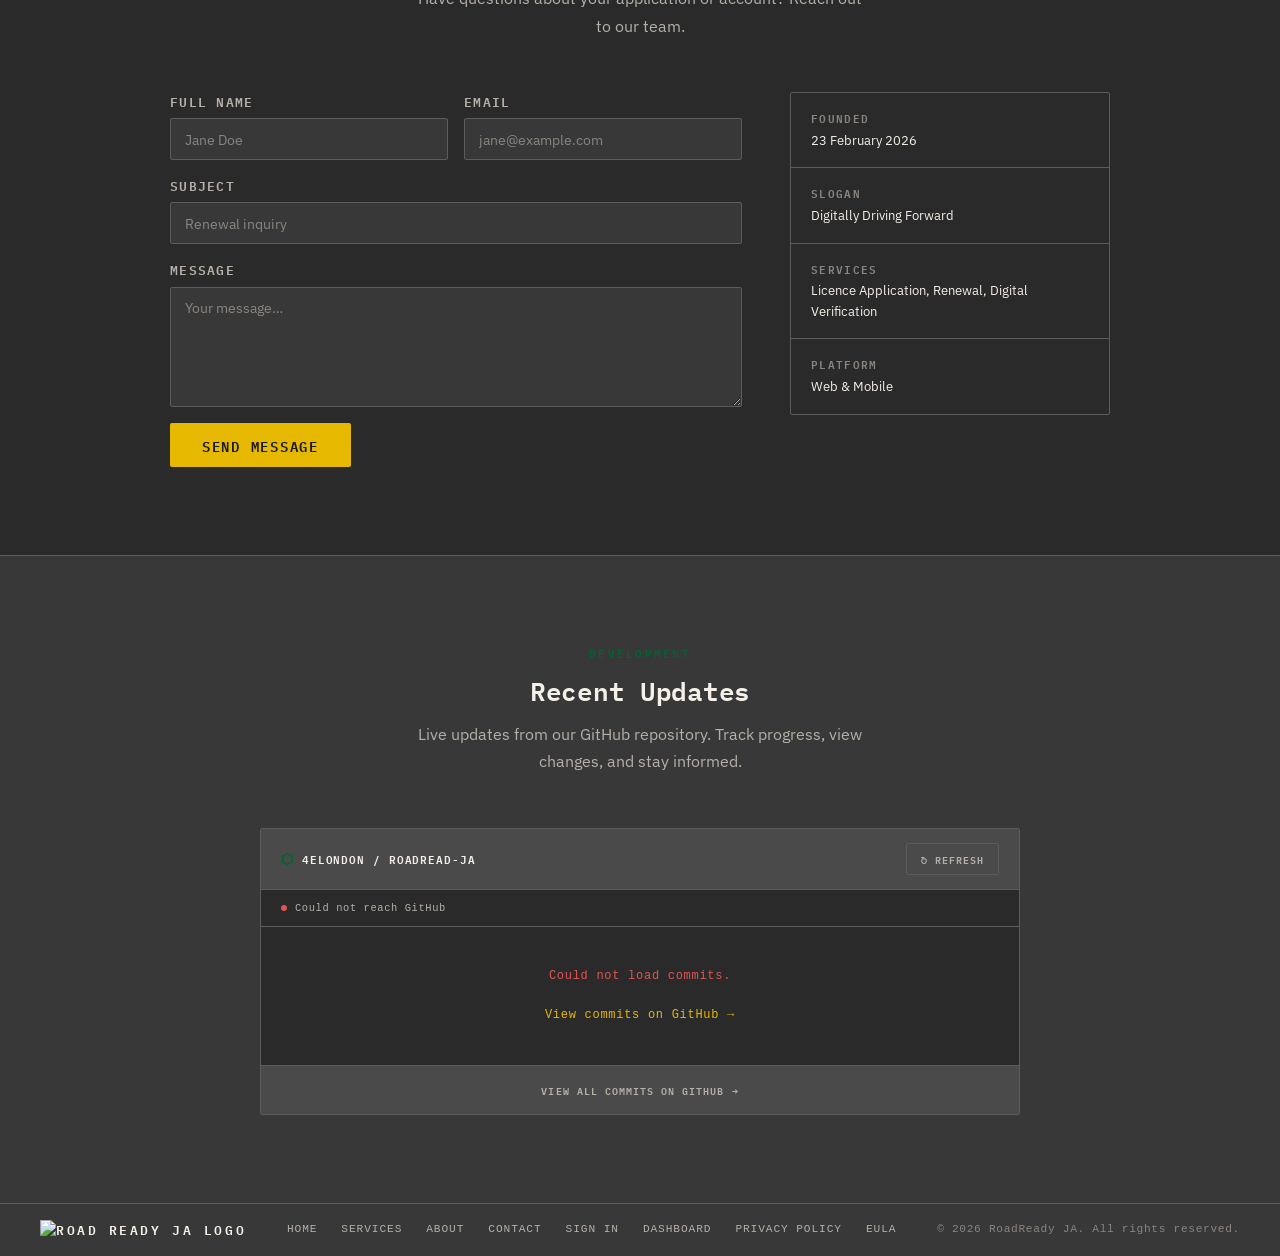
==== commit 6b86dfad: "Fix: Misc changes to navbar component" ====
--- a/index.html
+++ b/index.html
@@ -316,7 +316,7 @@
   <script src="/public/js/script.js" defer></script>
   <script src="/public/js/map.js" defer></script>
   <script src="/public/js/news.js" defer></script>
-  <script src="/public/components/defaultNavbar.js" defer></script>
+  <script type="module" src="/public/components/defaultNavbar.js"></script>
   <script src="/public/components/defaultFooter.js" defer></script>
 </body>
 
--- a/public/css/style.css
+++ b/public/css/style.css
@@ -1382,3 +1382,57 @@
     margin-left: 0;
   }
 }
+
+/* ── Navbar auth state (signed-in) ───────────────────────── */
+.nav-profile {
+  display: flex;
+  align-items: center;
+  gap: 10px;
+  margin-right: 12px;
+}
+
+.nav-avatar {
+  width: 30px;
+  height: 30px;
+  border-radius: 2px;
+  background: var(--accent);
+  color: #1a1a1a;
+  font-family: var(--font-mono);
+  font-size: 0.65rem;
+  font-weight: 700;
+  display: flex;
+  align-items: center;
+  justify-content: center;
+  flex-shrink: 0;
+}
+
+.nav-profile__name {
+  font-family: var(--font-mono);
+  font-size: 0.72rem;
+  font-weight: 600;
+  color: var(--text);
+  max-width: 140px;
+  white-space: nowrap;
+  overflow: hidden;
+  text-overflow: ellipsis;
+}
+
+.nav-signout {
+  padding: 7px 16px;
+  background: transparent;
+  border: 1px solid var(--border);
+  border-radius: 2px;
+  font-family: var(--font-mono);
+  font-size: 0.65rem;
+  font-weight: 600;
+  letter-spacing: 0.1em;
+  text-transform: uppercase;
+  color: var(--text-subtle);
+  cursor: pointer;
+  transition: border-color var(--tr), color var(--tr);
+}
+
+.nav-signout:hover {
+  border-color: var(--error);
+  color: var(--error);
+}
